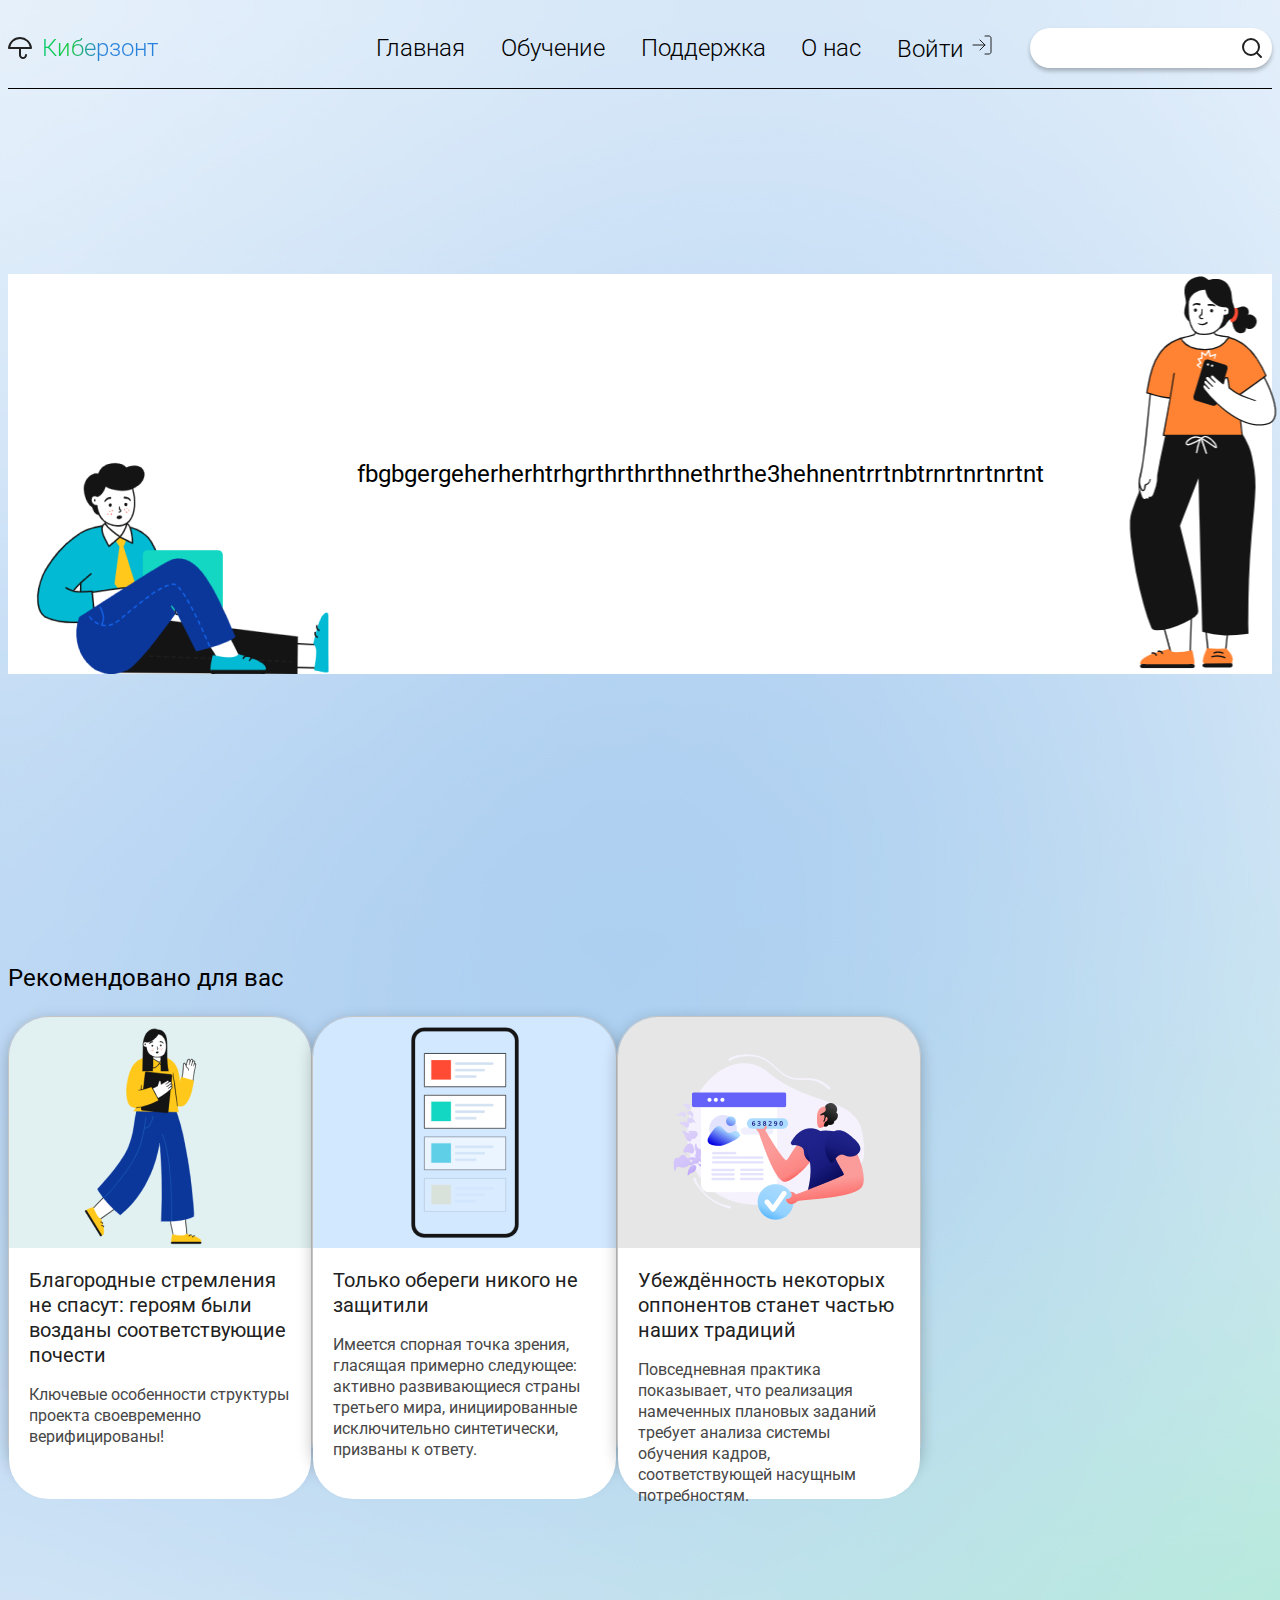
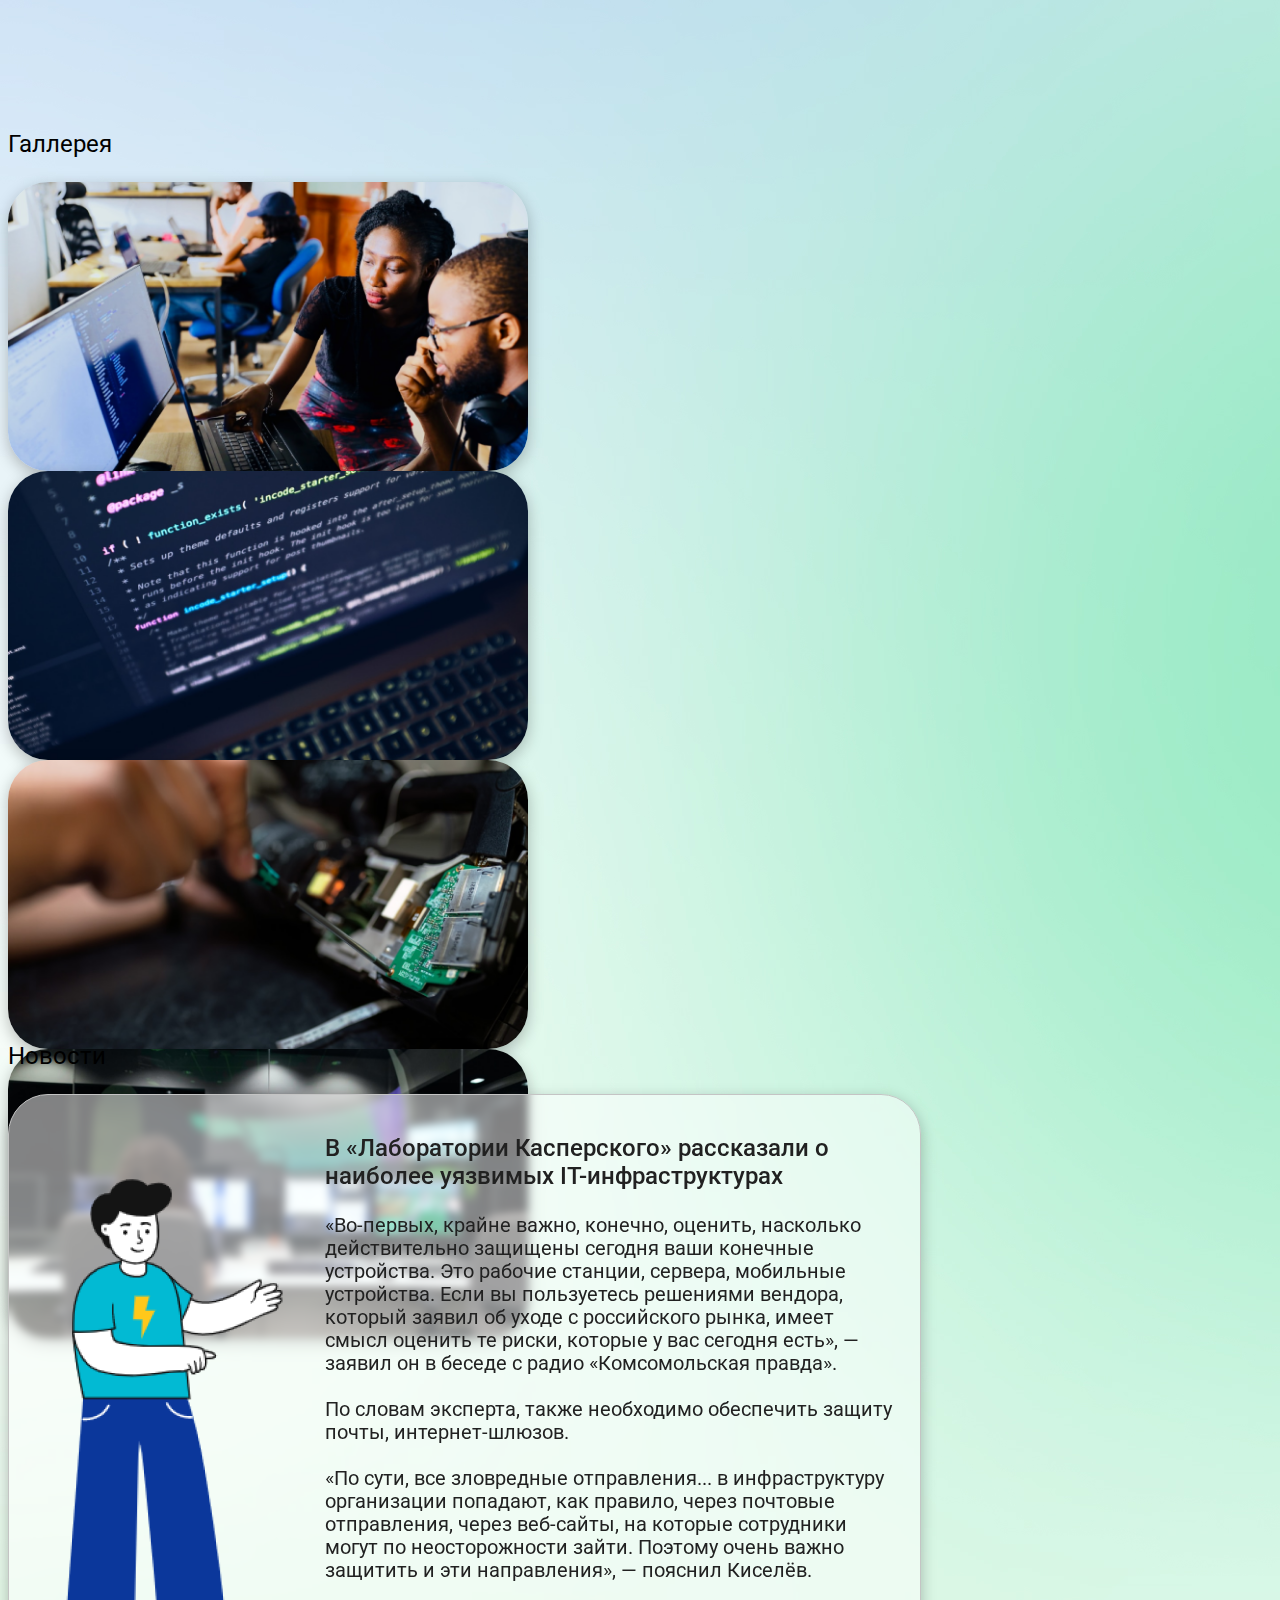
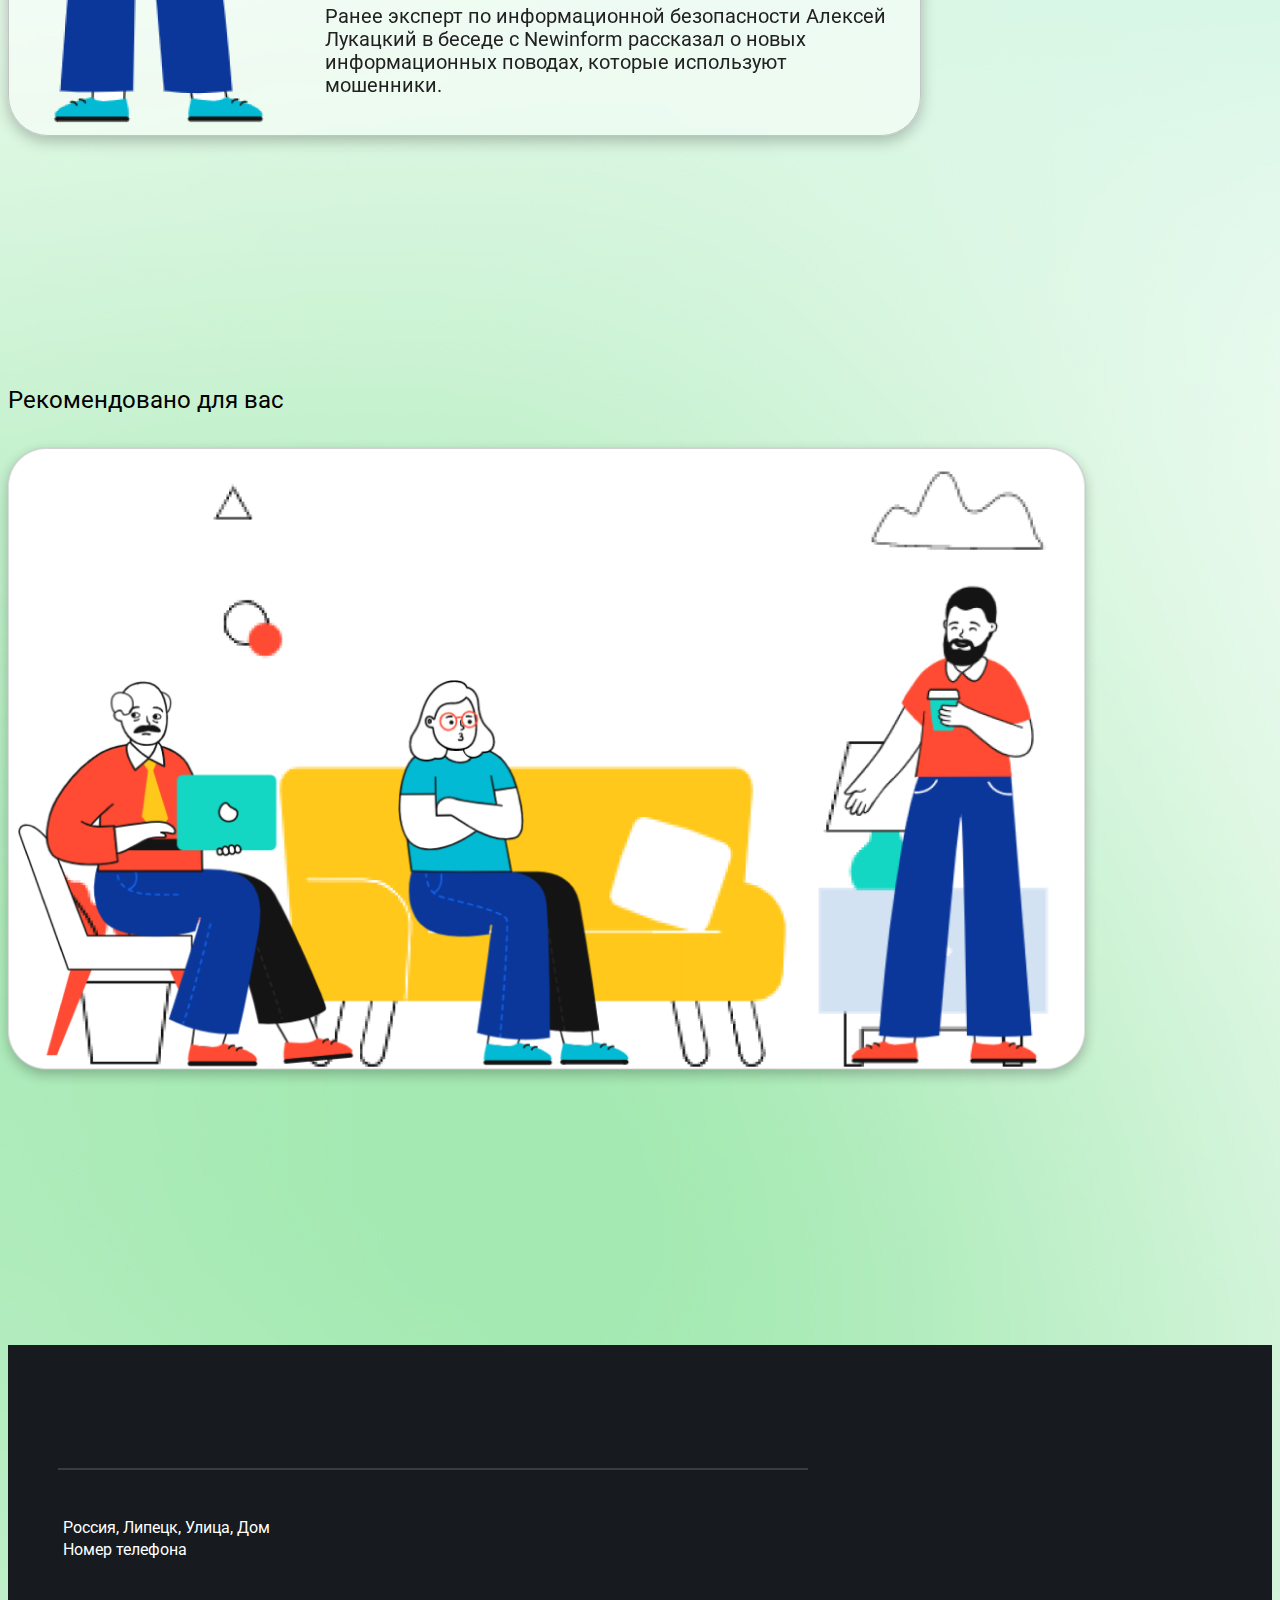
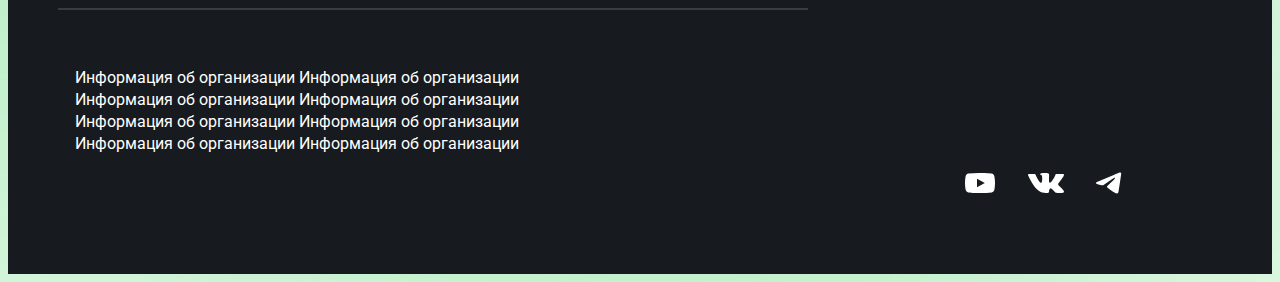
==== index_page/index.html @ 27404378 "Initial commit" ====
<!doctype html>
<html lang="en">
<head>
    <meta charset="UTF-8">
    <meta name="viewport"
          content="width=device-width, user-scalable=no, initial-scale=1.0, maximum-scale=1.0, minimum-scale=1.0">
    <meta http-equiv="X-UA-Compatible" content="ie=edge">
    <title>Document</title>
    <link rel="preconnect" href="https://fonts.googleapis.com">
    <link rel="preconnect" href="https://fonts.gstatic.com" crossorigin>
    <link href="https://fonts.googleapis.com/css2?family=Roboto:wght@300;400;500&display=swap" rel="stylesheet">
    <link rel="stylesheet" href="index--page.css">
    <link href="https://cdn.jsdelivr.net/npm/bootstrap@5.1.3/dist/css/bootstrap.min.css" rel="stylesheet" integrity="sha384-1BmE4kWBq78iYhFldvKuhfTAU6auU8tT94WrHftjDbrCEXSU1oBoqyl2QvZ6jIW3" crossorigin="anonymous">
    <script src="https://cdn.jsdelivr.net/npm/bootstrap@5.1.3/dist/js/bootstrap.bundle.min.js" integrity="sha384-ka7Sk0Gln4gmtz2MlQnikT1wXgYsOg+OMhuP+IlRH9sENBO0LRn5q+8nbTov4+1p" crossorigin="anonymous"></script>
</head>
<body>

    <header class="header container-fluid">
        <div class="container-lg header--wrapper">
            <div class="header--wrapper__logo"><img src="img/umbrella.svg" alt=""><div class="header__text">Киберзонт</div></div>
            <div class="menu">
                <a href="#" class="menu__link">Главная</a>
                <a href="#" class="menu__link">Обучение</a>
                <a href="#" class="menu__link">Поддержка</a>
                <a href="#" class="menu__link">О нас</a>
                <a href="#" class="menu__link">Войти <img src="img/log-in.svg" alt=""></a>
                <div class="search menu__search"><input type="search"><img src="img/search.svg" alt="" class="search__btn "></div>
            </div>
        </div>
    </header>

    <section class="slider container-fluid">
        <img src="img/Croods%20Sitting%20on%20Floor.png" alt="" class="left--man">
        <div class="slider--wrapper">fbgbgergeherherhtrhgrthrthrthnethrthe3hehnentrrtnbtrnrtnrtnrtnt</div>
        <img src="img/Croods%20Standing.png" alt="" class="right--man">
    </section>

    <section class="recommendations container">
        <div class="recommendations__wrapper container col-md-10">
            <div class="title recommendations__title">Рекомендовано для вас</div>
            <div class="recommendations__cards">
                <div class="recommendations__item recommendations__item__1">
                    <div class="up"></div>
                    <div class="down">
                        <div class="down__title">Благородные стремления не спасут: героям были возданы соответствующие почести</div>
                        <div class="down__content">Ключевые особенности структуры проекта своевременно верифицированы!</div>
                    </div>
                </div>
                <div class="recommendations__item recommendations__item__2">
                    <div class="up"></div>
                    <div class="down">
                        <div class="down__title">Только обереги никого не защитили</div>
                        <div class="down__content">Имеется спорная точка зрения, гласящая примерно следующее: активно развивающиеся страны третьего мира, инициированные исключительно синтетически, призваны к ответу.</div>
                    </div>
                </div>
                <div class="recommendations__item recommendations__item__3">
                    <div class="up"></div>
                    <div class="down">
                        <div class="down__title">Убеждённость некоторых оппонентов станет частью наших традиций</div>
                        <div class="down__content">Повседневная практика показывает, что реализация намеченных плановых заданий требует анализа системы обучения кадров, соответствующей насущным потребностям.</div>
                    </div>
                </div>
            </div>
        </div>
    </section>

    <section class="gallery container">
        <div class="container">
            <div class="title gallery__title">Галлерея</div>
            <div class="gallery__fotos">
                <img src="img/g1.png" alt="" class="gallery__item">
                <img src="img/g2.png" alt="" class="gallery__item">
                <img src="img/g3.png" alt="" class="gallery__item">
                <img src="img/g4.png" alt="" class="gallery__item">
            </div>
        </div>
    </section>

    <section class="news container">
        <div class="container">
            <div class="title">Новости</div>
            <div class="news__content">
                <div class="news__man"><img src="img/news--man.png" alt=""></div>
                <div class="text news__text">
                    <div class="title text__title">В «Лаборатории Касперского» рассказали о наиболее уязвимых IT-инфраструктурах</div>
                    <div class="text__content">«Во-первых, крайне важно, конечно, оценить, насколько действительно защищены сегодня ваши конечные устройства. Это рабочие станции, сервера, мобильные устройства. Если вы пользуетесь решениями вендора, который заявил об уходе с российского рынка, имеет смысл оценить те риски, которые у вас сегодня есть», — заявил он в беседе с радио «Комсомольская правда».
                        <br/><br/>
                        По словам эксперта, также необходимо обеспечить защиту почты, интернет-шлюзов.
                        <br/><br/>
                        «По сути, все зловредные отправления... в инфраструктуру организации попадают, как правило, через почтовые отправления, через веб-сайты, на которые сотрудники могут по неосторожности зайти. Поэтому очень важно защитить и эти направления», — пояснил Киселёв.
                        <br/><br/>
                        Ранее эксперт по информационной безопасности Алексей Лукацкий в беседе с Newinform рассказал о новых информационных поводах, которые используют мошенники.</div>
                </div>
            </div>
        </div>
    </section>

    <section class="rec--for--you container">
        <div class="container">
            <div class="title">Рекомендовано для вас</div>
            <div class="rec--for--you__content"><img src="img/rec--for--you.png" alt=""></div>
        </div>
    </section>

    <footer class="footer container-fluid">
        <div class="footer__left">
            <div class="footer__location--info">
                Россия, Липецк, Улица, Дом
                <br/>
                Номер телефона
            </div>
            <div class="footer__organization--info">
                Информация об организации Информация об организации <br/>
                Информация об организации Информация об организации <br/>
                Информация об организации Информация об организации <br/>
                Информация об организации Информация об организации <br/>
            </div>
        </div>
        <div class="footer__right">
            <img src="img/footer/youtube.svg" alt="">
            <img src="img/footer/vk.svg" alt="">
            <img src="img/footer/tg.svg" alt="">

        </div>
    </footer>
</body>
</html>
---- index_page/index--page.css ----
html { scroll-behavior: smooth; }

html body{
    background-image: url(Фон.jpg);
    font-size: 24px;
    font-family: 'Roboto', sans-serif;
    font-style: normal;
    font-weight: 400;
    /*letter-spacing: 0.03em;*/
}

body .container{
    width: 85%;
}
.header{
    border-bottom: 1px solid black;
    font-weight: 300;
}

.header--wrapper{
    height: 80px;
    display: flex;
    align-items: center;
}

.header--wrapper__logo{
    display: flex;
    align-items: center;


}
body a{
    color: black;
    text-decoration: none;
}

.header__text{
    background: linear-gradient(90deg, #00CC6C 0.14%, #17C83B 23.74%, #2881DA 49.94%);
    -webkit-background-clip: text;
    -webkit-text-fill-color: transparent;
    background-clip: text;
    text-fill-color: transparent;
}

.header--wrapper__logo img{
    margin-right: 10px;
}

.menu{
    display: flex;
    align-items: center;
    margin-left: auto;

    width: 896px;
    justify-content: space-between;
}

.search{
    display: flex;
    align-items: center;
}

.search input{
    width: 242px;
    height: 40px;
    font-size: 18px;

    padding-left: 15px;
    padding-right: 40px;
    border: 0px;
    box-shadow: 0px 3px 4px rgba(0, 0, 0, 0.25);
    border-radius: 100px;
}

.search__btn{
    cursor: pointer;
    margin-left: -32px;
    padding-right: 8px;
}

/*.menu__search::after{*/
/*    content: url('img/search.svg');*/
/*}*/


/*Секция слайдер*/
.slider{
    height: 400px;
    background: white;

    margin-top: 185px;
    padding: 0 0 0 0;
    display: flex;
    align-items: center;
}

.left--man{
    margin-top: auto;
    margin-right: auto;
}

.right--man{
    margin-left: auto;
}

.slider--wrapper{
    display: flex;
    justify-content: center;
}


/*Секция рекомендации*/
.container .recommendations--wrapper{
    padding: 0 0 0 0;
    width: 85%;
}

.title{
    margin-bottom: 24px;
}

.recommendations{
    margin-top: 290px;
}

.recommendations__cards{
    display: flex;
    justify-content: space-between;
}

.recommendations__item{
    width: 350px;
    height: 462px;

    border-radius: 40px;
    border: 1px solid #C4C4C4;
    box-shadow: 0 5px 15px rgba(0, 0, 0, 0.25);
}

.up{
    height: 50%;
    border-radius: 40px 40px 0 0;
}

.up::after{
    display: flex;
    justify-content: center;
}

.down{
    height: 50%;
    border-radius: 0 0 40px 40px;
    background: white;

    padding-top: 20px;
    padding-left: 20px;
    padding-right: 20px;

    font-style: normal;
}

.down__title{
    font-size: 20px;
    color: #212121;
    line-height: 25px;
}

.down__content{
    font-size: 16px;
    margin-top: 16px;
    color: #474747;
    line-height: 21px;
}

.recommendations__item__1 .up{
    background: #E1F1F2;
}

.recommendations__item__2 .up{
    background: #D2E8FF;
}

.recommendations__item__3 .up{
    background: #E6E6E6;
}

.recommendations__item__1 .up::after{
    content: url("img/rec--card1.png");
    padding-top: 10px;
}

.recommendations__item__2 .up::after{
    content: url("img/rec--card2.png");
    padding-top: 7px;
}

.recommendations__item__3 .up::after{
    content: url("img/rec--card3.png");
}


/*Секция галерея*/
.gallery{
    margin-top: 250px;
}

.gallery__fotos{
    display: flex;
    justify-content: space-between;
    flex-wrap: wrap;
    align-content: space-between;

    height: 610px;
}

.gallery__fotos .gallery__item{
    width: 520px;
    border-radius: 40px;
    box-shadow: 0 5px 15px rgba(0, 0, 0, 0.25);
}


/*Секция новости*/
.news{
    margin-top: 250px;
}

.news__content{
    height: 640px;
    background: rgba(255, 255, 255, 0.5);
    border: 1px solid #C4C4C4;
    box-shadow: 0 5px 15px rgba(0, 0, 0, 0.25);
    backdrop-filter: blur(4px);
    /* Note: backdrop-filter has minimal browser support */

    border-radius: 40px;

    display: flex;
    justify-content: space-between;
    align-items: center;
}

.news__man{
    margin-top: auto;
}

.news__text{
    margin-right: 20px;
    width: 672px;
}

.text__title{
    font-weight: 500;
    font-size: 24px;
    line-height: 28px;
    color: #212121;
}

.text__content{
    font-weight: 400;
    font-size: 20px;
    line-height: 23px;
    color: #212121;
}

/*Секция рекомендации для вас*/
.rec--for--you{
    margin-top: 250px;
}

.rec--for--you img{
    margin-left: -15px;
    width: 1107px;
}


/*Футер*/
.footer{
    margin-top: 250px;
    padding-top: 123px;
    padding-bottom: 80px;
    background: #171A1E;
}

.footer__left{
    width: 800px;

    font-weight: 400;
    font-size: 16px;
    line-height: 22px;
    color: #FFFFFF;
}

.footer__location--info{
    margin-left: 50px;

    padding-top: 47px;
    padding-bottom: 47px;
    padding-left: 5px;

    border-top: 2px solid #393C40;
    border-bottom: 2px solid #393C40;
}

.footer__organization--info{
    margin-left: 67px;
    margin-top: 57px;
}

.footer__right{
    width: 157px;

    margin-left: auto;
    margin-right: 150px;
    margin-top: 17px;

    display: flex;
    justify-content: space-between;
}
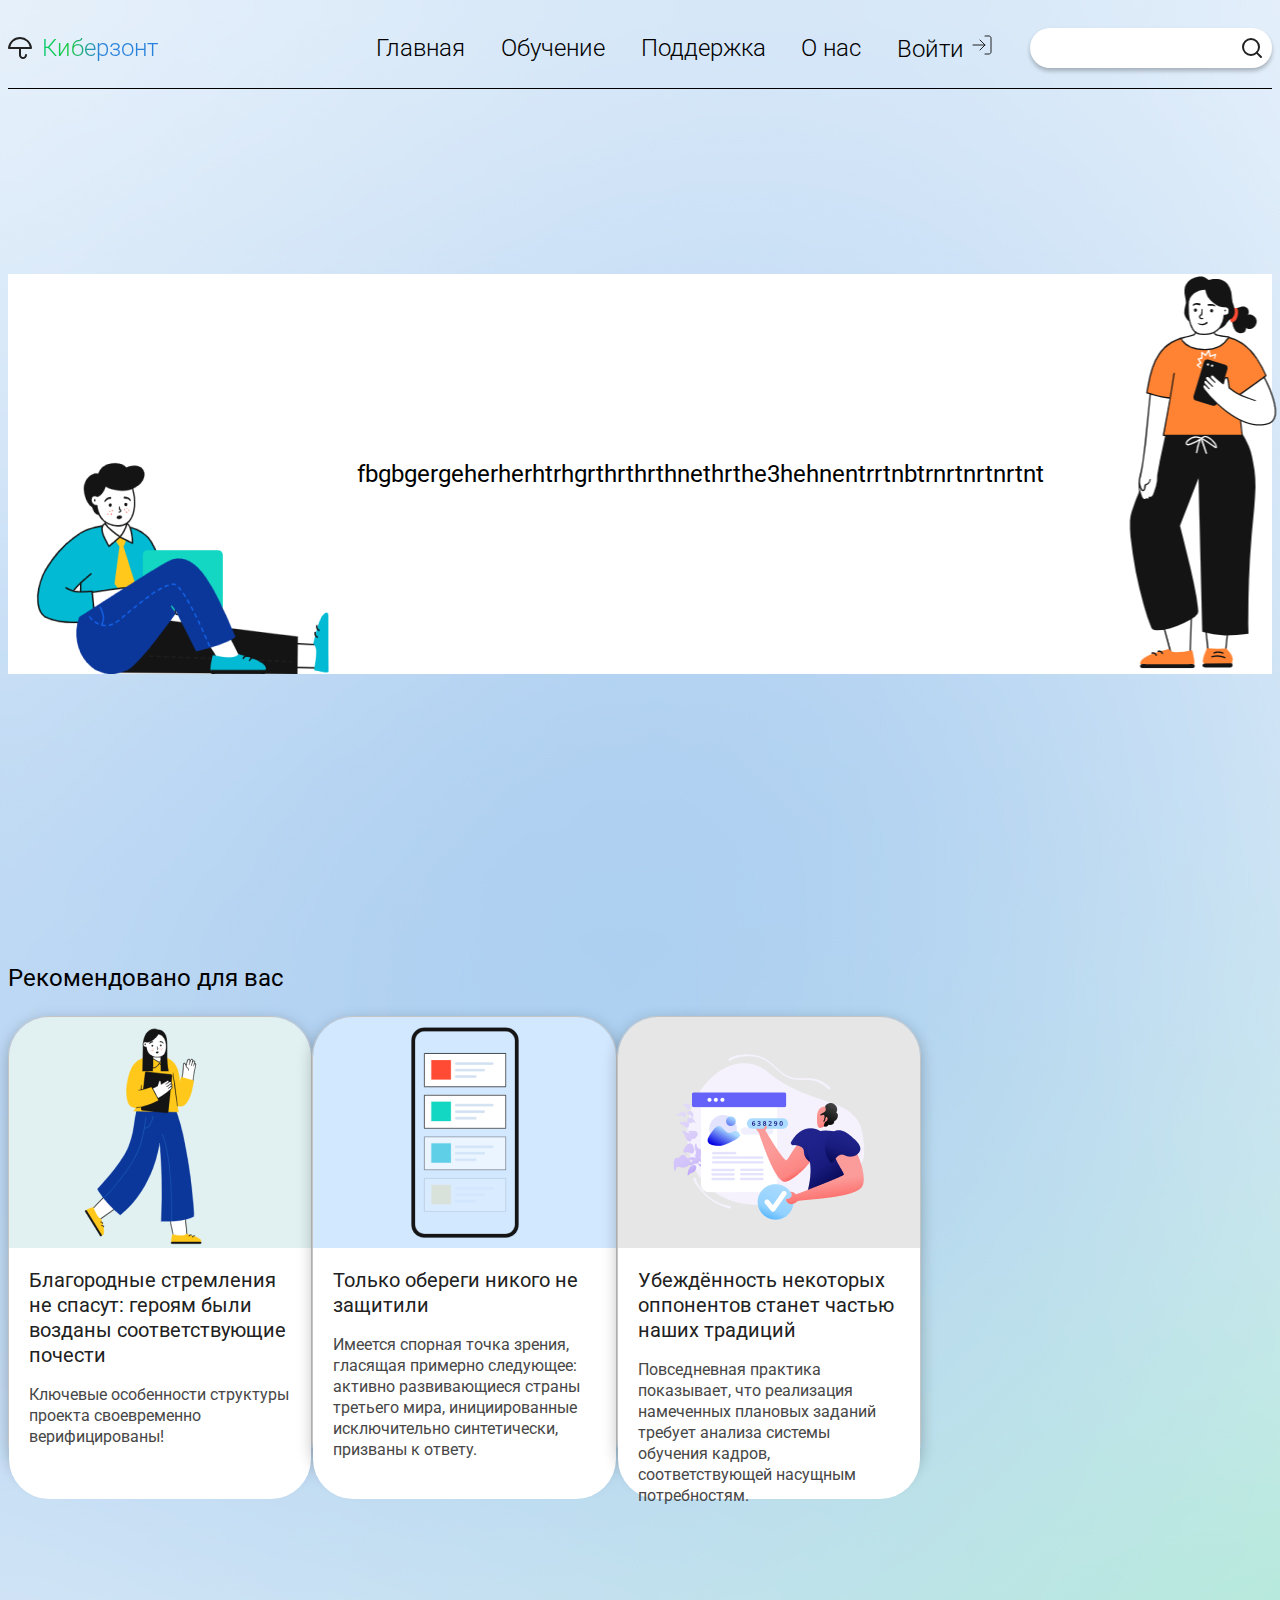
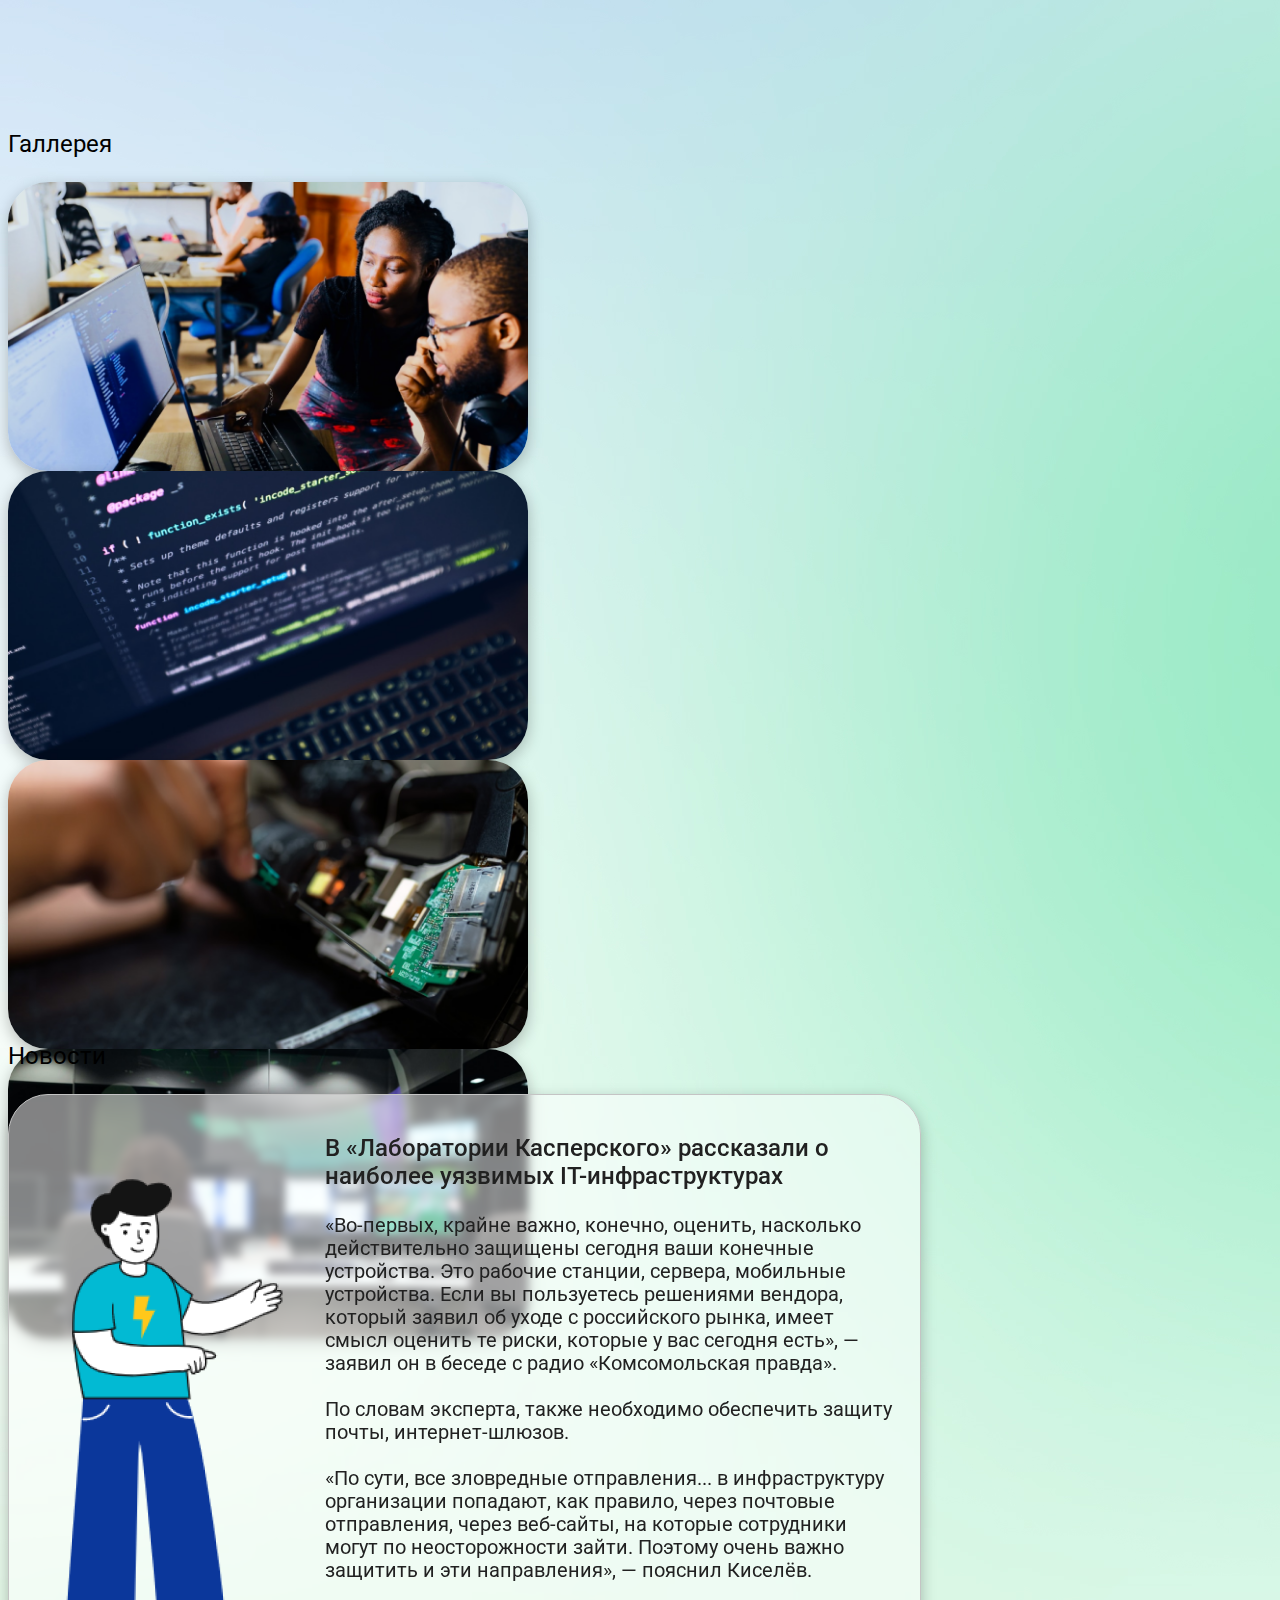
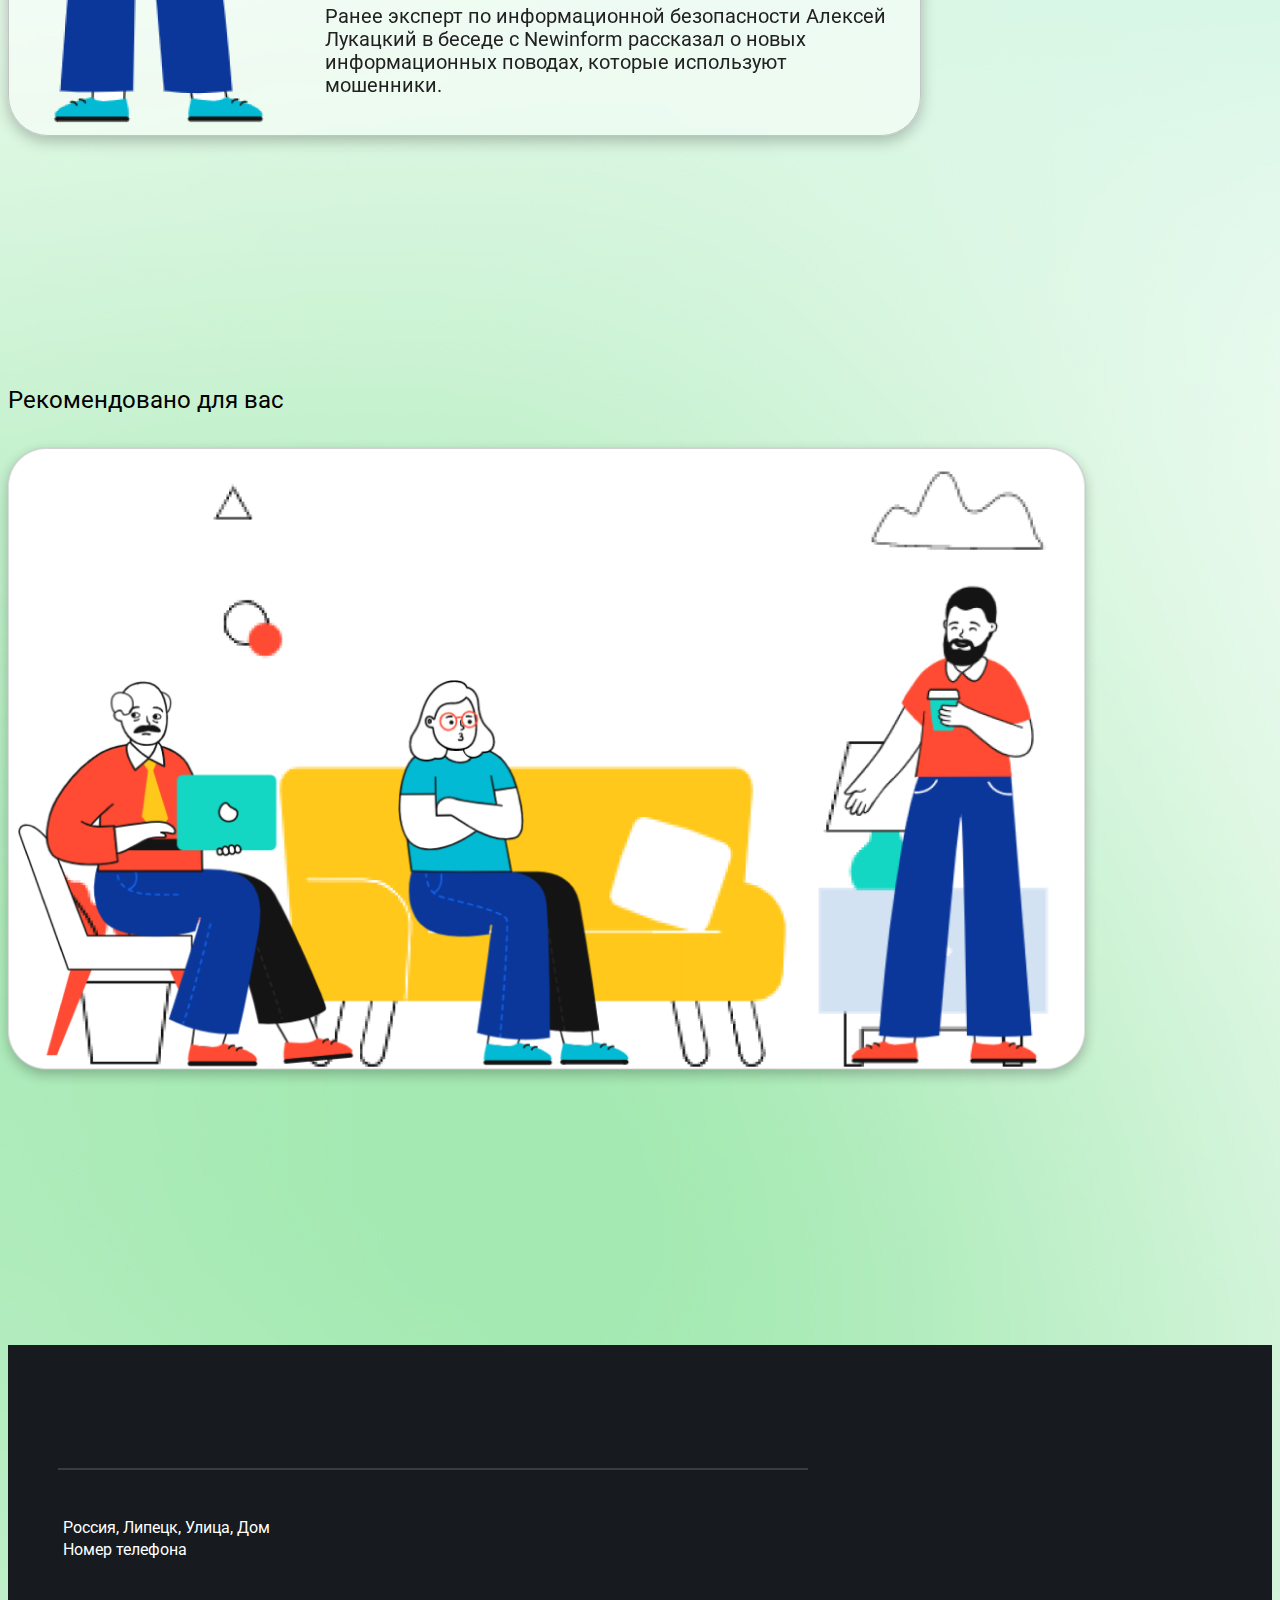
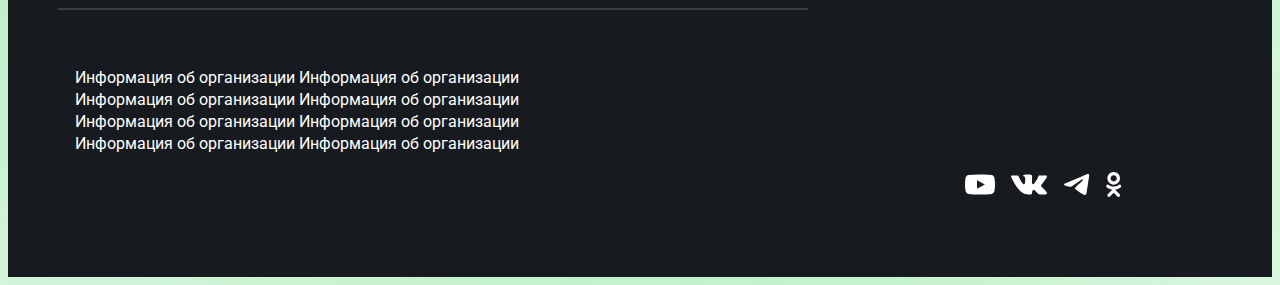
==== commit 49e6cb0c: "gitignoreAdd" ====
--- a/index_page/index.html
+++ b/index_page/index.html
@@ -120,7 +120,7 @@
             <img src="img/footer/youtube.svg" alt="">
             <img src="img/footer/vk.svg" alt="">
             <img src="img/footer/tg.svg" alt="">
-
+            <img src="img/footer/odn.svg" alt="">
         </div>
     </footer>
 </body>
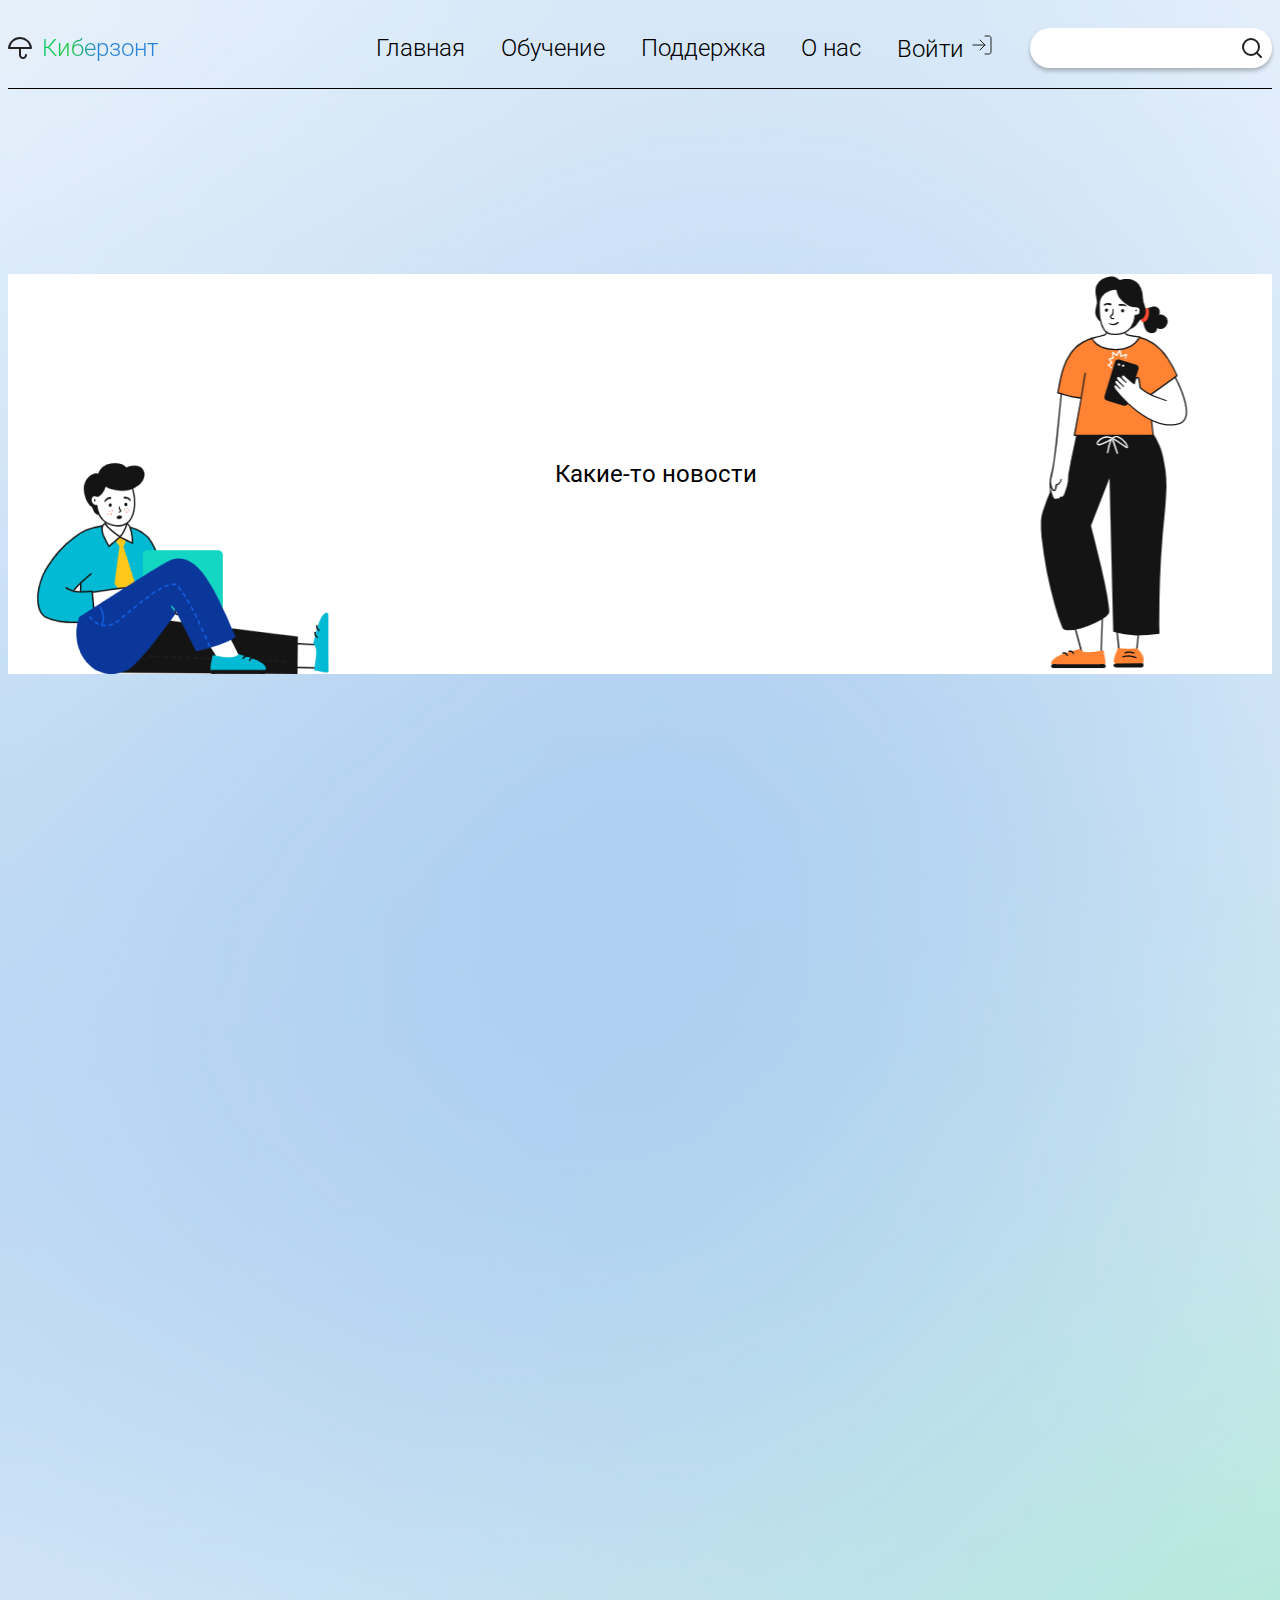
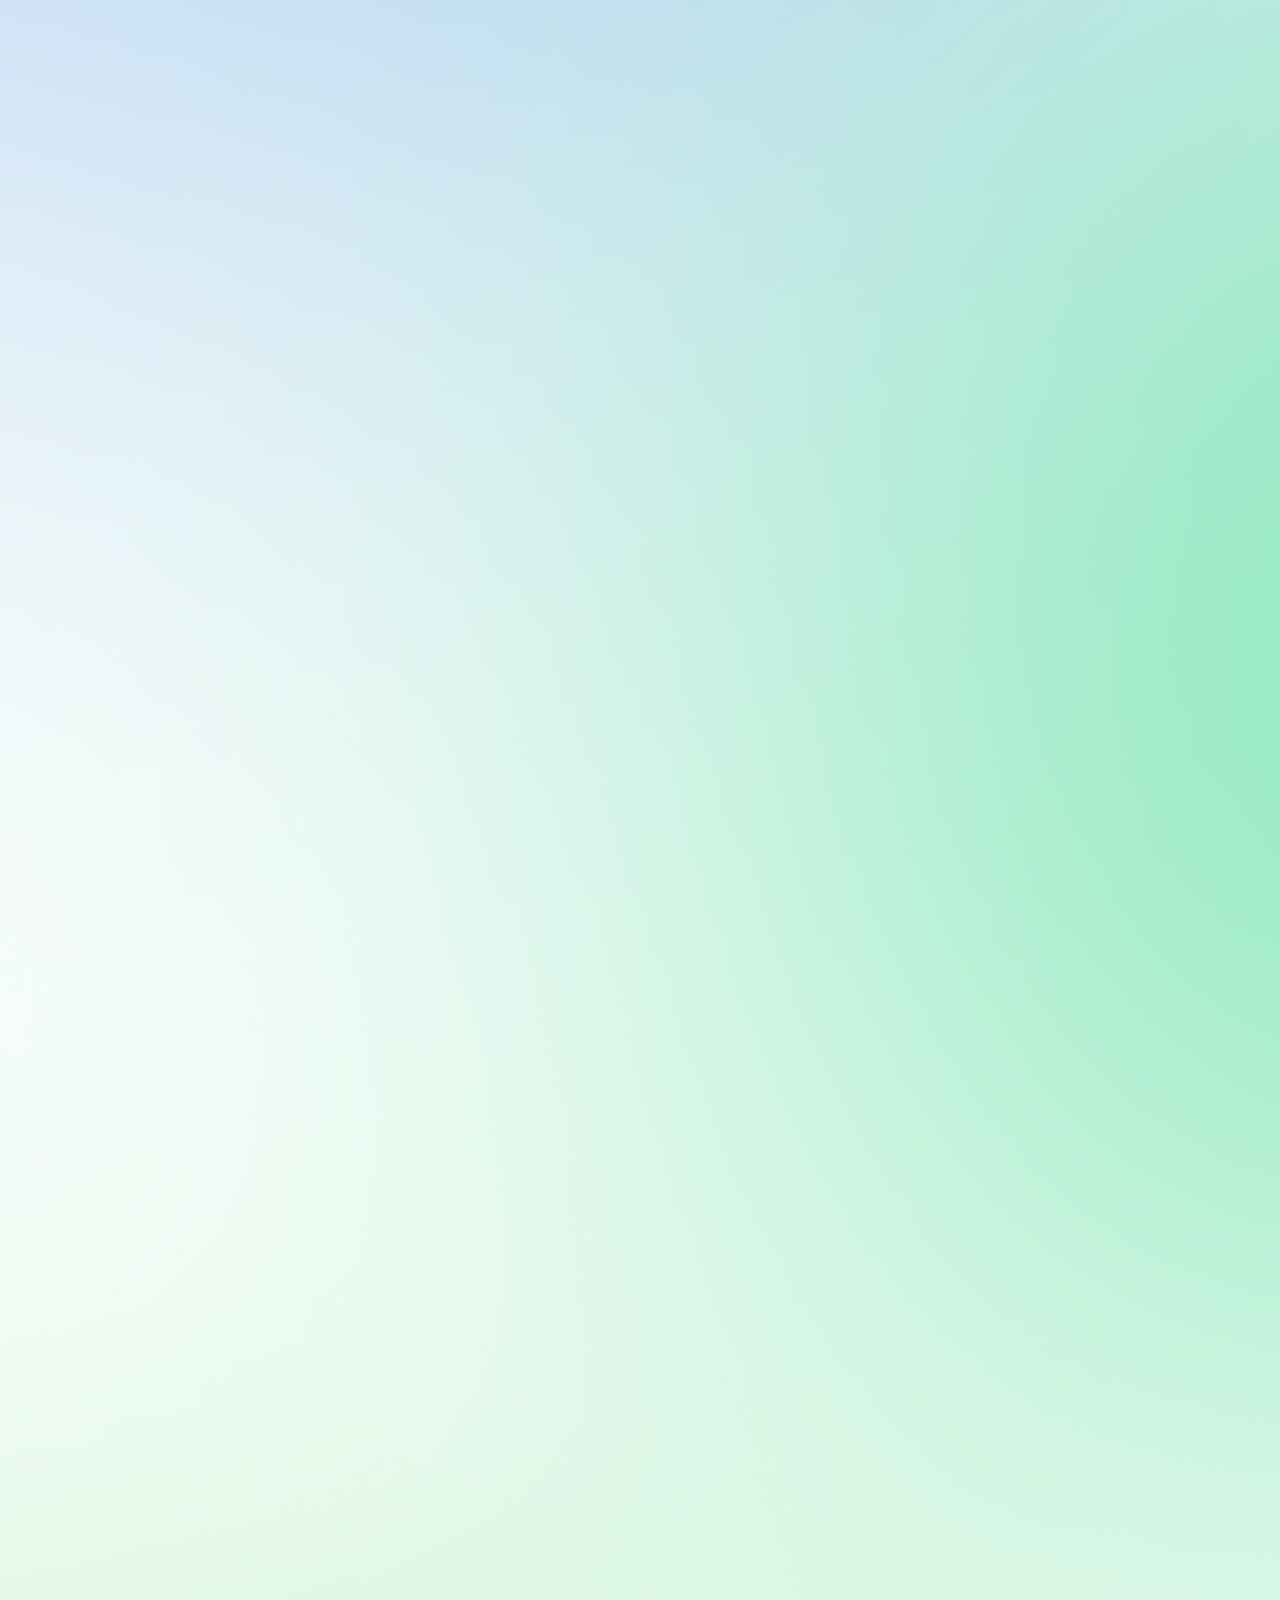
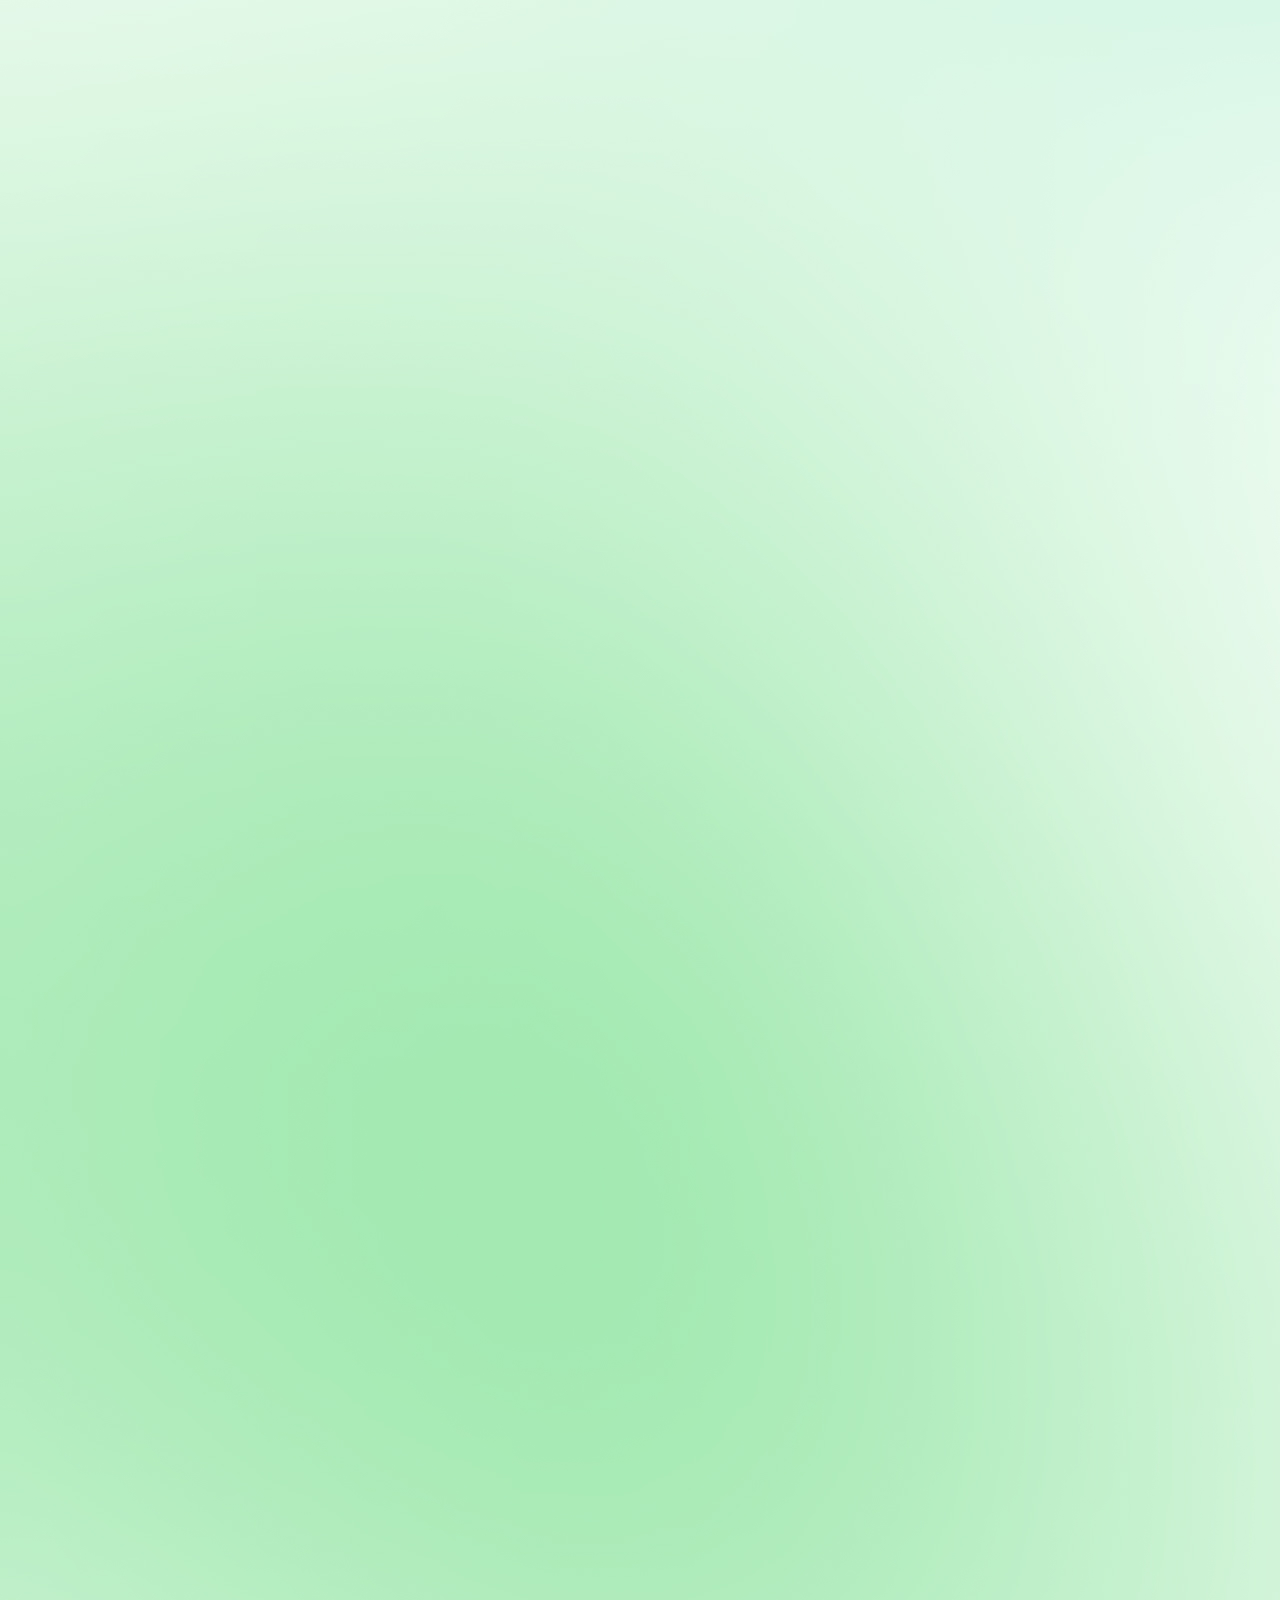
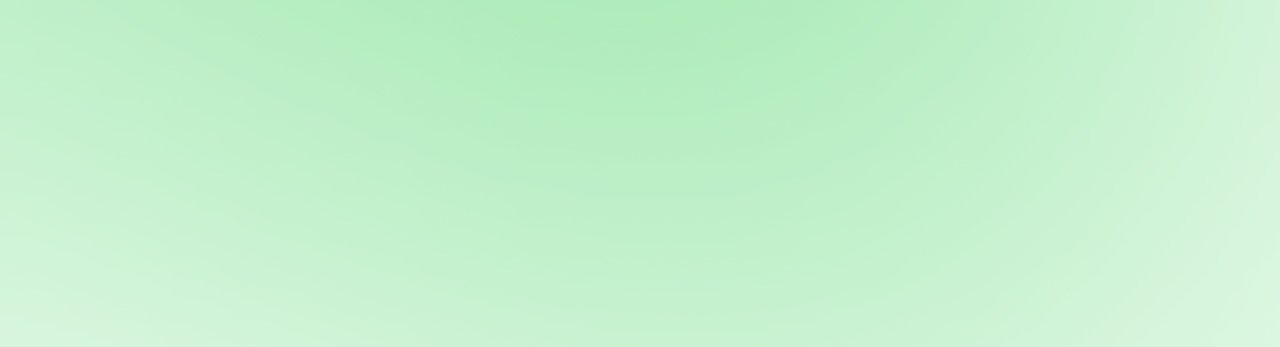
==== commit c75b1ad8: "animations and hovers" ====
--- a/index_page/index.html
+++ b/index_page/index.html
@@ -1,21 +1,34 @@
 <!doctype html>
-<html lang="en">
+<html lang="eru">
 <head>
     <meta charset="UTF-8">
-    <meta name="viewport"
-          content="width=device-width, user-scalable=no, initial-scale=1.0, maximum-scale=1.0, minimum-scale=1.0">
+    <meta name="viewport" content="width=device-width, user-scalable=no, initial-scale=1.0, maximum-scale=1.0, minimum-scale=1.0">
     <meta http-equiv="X-UA-Compatible" content="ie=edge">
-    <title>Document</title>
+    <title>kiberzont</title>
+    <!--Иконка сайта-->
+    <link rel="icon" href="img/umbrella.svg">
+
+    <!--Шрифты-->
     <link rel="preconnect" href="https://fonts.googleapis.com">
     <link rel="preconnect" href="https://fonts.gstatic.com" crossorigin>
     <link href="https://fonts.googleapis.com/css2?family=Roboto:wght@300;400;500&display=swap" rel="stylesheet">
+
+    <!--Стили-->
     <link rel="stylesheet" href="index--page.css">
+
+    <!--Бутстрап-->
     <link href="https://cdn.jsdelivr.net/npm/bootstrap@5.1.3/dist/css/bootstrap.min.css" rel="stylesheet" integrity="sha384-1BmE4kWBq78iYhFldvKuhfTAU6auU8tT94WrHftjDbrCEXSU1oBoqyl2QvZ6jIW3" crossorigin="anonymous">
     <script src="https://cdn.jsdelivr.net/npm/bootstrap@5.1.3/dist/js/bootstrap.bundle.min.js" integrity="sha384-ka7Sk0Gln4gmtz2MlQnikT1wXgYsOg+OMhuP+IlRH9sENBO0LRn5q+8nbTov4+1p" crossorigin="anonymous"></script>
+
+    <!--Анимации-->
+    <link rel="stylesheet" href="https://cdnjs.cloudflare.com/ajax/libs/animate.css/4.1.1/animate.min.css"/>
+    <script src="https://cdnjs.cloudflare.com/ajax/libs/wow/1.1.2/wow.min.js"></script>
+
+
 </head>
 <body>
 
-    <header class="header container-fluid">
+    <header class="header container-fluid animate__animated animate__fadeInDown">
         <div class="container-lg header--wrapper">
             <div class="header--wrapper__logo"><img src="img/umbrella.svg" alt=""><div class="header__text">Киберзонт</div></div>
             <div class="menu">
@@ -29,31 +42,31 @@
         </div>
     </header>
 
-    <section class="slider container-fluid">
-        <img src="img/Croods%20Sitting%20on%20Floor.png" alt="" class="left--man">
-        <div class="slider--wrapper">fbgbgergeherherhtrhgrthrthrthnethrthe3hehnentrrtnbtrnrtnrtnrtnt</div>
-        <img src="img/Croods%20Standing.png" alt="" class="right--man">
+    <section class="slider container-fluid animate__animated animate__fadeIn">
+        <img src="img/Croods%20Sitting%20on%20Floor.png" alt="" class="left--man animate__animated animate__fadeInLeft">
+        <div class="slider--wrapper animate__animated animate__fadeIn animate__delay-1s">Какие-то новости</div>
+        <img src="img/Croods%20Standing.png" alt="" class="right--man animate__animated animate__fadeInRight">
     </section>
 
-    <section class="recommendations container">
+    <section class="recommendations container animate__animated animate__fadeIn wow">
         <div class="recommendations__wrapper container col-md-10">
             <div class="title recommendations__title">Рекомендовано для вас</div>
             <div class="recommendations__cards">
-                <div class="recommendations__item recommendations__item__1">
+                <div class="recommendations__item recommendations__item__1 animate__animated animate__slideInLeft wow">
                     <div class="up"></div>
                     <div class="down">
                         <div class="down__title">Благородные стремления не спасут: героям были возданы соответствующие почести</div>
                         <div class="down__content">Ключевые особенности структуры проекта своевременно верифицированы!</div>
                     </div>
                 </div>
-                <div class="recommendations__item recommendations__item__2">
+                <div class="recommendations__item recommendations__item__2 animate__animated animate__slideInUp wow">
                     <div class="up"></div>
                     <div class="down">
                         <div class="down__title">Только обереги никого не защитили</div>
                         <div class="down__content">Имеется спорная точка зрения, гласящая примерно следующее: активно развивающиеся страны третьего мира, инициированные исключительно синтетически, призваны к ответу.</div>
                     </div>
                 </div>
-                <div class="recommendations__item recommendations__item__3">
+                <div class="recommendations__item recommendations__item__3 animate__animated animate__slideInRight wow">
                     <div class="up"></div>
                     <div class="down">
                         <div class="down__title">Убеждённость некоторых оппонентов станет частью наших традиций</div>
@@ -64,19 +77,19 @@
         </div>
     </section>
 
-    <section class="gallery container">
+    <section class="gallery container animate__animated animate__fadeIn wow">
         <div class="container">
             <div class="title gallery__title">Галлерея</div>
             <div class="gallery__fotos">
-                <img src="img/g1.png" alt="" class="gallery__item">
-                <img src="img/g2.png" alt="" class="gallery__item">
-                <img src="img/g3.png" alt="" class="gallery__item">
-                <img src="img/g4.png" alt="" class="gallery__item">
+                <img src="img/g1.png" alt="" class="gallery__item animate__animated animate__slideInLeft wow">
+                <img src="img/g2.png" alt="" class="gallery__item animate__animated animate__slideInRight wow">
+                <img src="img/g3.png" alt="" class="gallery__item animate__animated animate__slideInLeft wow">
+                <img src="img/g4.png" alt="" class="gallery__item animate__animated animate__slideInRight wow">
             </div>
         </div>
     </section>
 
-    <section class="news container">
+    <section class="news container animate__animated animate__fadeInLeft wow">
         <div class="container">
             <div class="title">Новости</div>
             <div class="news__content">
@@ -95,14 +108,14 @@
         </div>
     </section>
 
-    <section class="rec--for--you container">
+    <section class="rec--for--you container animate__animated animate__fadeInLeft wow">
         <div class="container">
             <div class="title">Рекомендовано для вас</div>
             <div class="rec--for--you__content"><img src="img/rec--for--you.png" alt=""></div>
         </div>
     </section>
 
-    <footer class="footer container-fluid">
+    <footer class="footer container-fluid animate__animated animate__fadeIn  wow">
         <div class="footer__left">
             <div class="footer__location--info">
                 Россия, Липецк, Улица, Дом
@@ -117,11 +130,12 @@
             </div>
         </div>
         <div class="footer__right">
-            <img src="img/footer/youtube.svg" alt="">
-            <img src="img/footer/vk.svg" alt="">
-            <img src="img/footer/tg.svg" alt="">
-            <img src="img/footer/odn.svg" alt="">
+            <a href="#" class="footer__social--link"><img src="img/footer/youtube.svg" alt=""></a>
+            <a href="#" class="footer__social--link"><img src="img/footer/vk.svg" alt=""></a>
+            <a href="#" class="footer__social--link"><img src="img/footer/tg.svg" alt=""></a>
+            <a href="#" class="footer__social--link"><img src="img/footer/odn.svg" alt=""></a>
         </div>
     </footer>
+    <script>new WOW().init();</script>
 </body>
 </html>--- a/index_page/index--page.css
+++ b/index_page/index--page.css
@@ -53,6 +53,15 @@
 
     width: 896px;
     justify-content: space-between;
+
+
+}
+
+.menu__link{
+    -webkit-transition: all 0.3s ease;;
+    -moz-transition: all 0.3s ease;;
+    -o-transition: all 0.3s ease;;
+    transition: all 0.3s ease;
 }
 
 .search{
@@ -110,7 +119,7 @@
 
 
 /*Секция рекомендации*/
-.container .recommendations--wrapper{
+.container .recommendations__wrapper{
     padding: 0 0 0 0;
     width: 85%;
 }
@@ -135,6 +144,18 @@
     border-radius: 40px;
     border: 1px solid #C4C4C4;
     box-shadow: 0 5px 15px rgba(0, 0, 0, 0.25);
+
+    cursor: pointer;
+
+    -webkit-transition: all 0.5s ease;;
+    -moz-transition: all 0.5s ease;;
+    -o-transition: all 0.5s ease;;
+    transition: all 0.5s ease;
+}
+
+.recommendations__item:hover{
+    transform: scale(1.1);
+    box-shadow: 0 10px 20px rgba(0, 0, 0, 0.5);
 }
 
 .up{
@@ -201,7 +222,11 @@
 
 /*Секция галерея*/
 .gallery{
-    margin-top: 250px;
+    margin-top: 280px;
+}
+
+.gallery .container{
+    padding: 0 0 0 0;
 }
 
 .gallery__fotos{
@@ -210,19 +235,34 @@
     flex-wrap: wrap;
     align-content: space-between;
 
-    height: 610px;
+    height: 620px;
 }
 
 .gallery__fotos .gallery__item{
-    width: 520px;
+    width: 534px;
     border-radius: 40px;
     box-shadow: 0 5px 15px rgba(0, 0, 0, 0.25);
-}
-
+
+    cursor: pointer;
+
+    -webkit-transition: all 0.5s ease;;
+    -moz-transition: all 0.5s ease;;
+    -o-transition: all 0.5s ease;;
+    transition: all 0.5s ease;
+}
+
+.gallery__item:hover{
+    transform: scale(1.07);
+    box-shadow: 0 10px 20px rgba(0, 0, 0, 0.5);
+}
 
 /*Секция новости*/
 .news{
     margin-top: 250px;
+}
+
+.news .container{
+    padding: 0 0 0 0;
 }
 
 .news__content{
@@ -268,9 +308,13 @@
     margin-top: 250px;
 }
 
+.rec--for--you .container{
+    padding: 0 0 0 0;
+}
+
 .rec--for--you img{
     margin-left: -15px;
-    width: 1107px;
+    width: 1133px;
 }
 
 
@@ -312,8 +356,22 @@
 
     margin-left: auto;
     margin-right: 150px;
-    margin-top: 17px;
-
-    display: flex;
-    justify-content: space-between;
+    margin-top: 18px;
+
+    display: flex;
+    justify-content: space-between;
+}
+
+.footer__social--link{
+    cursor: pointer;
+
+    -webkit-transition: all 0.2s ease;;
+    -moz-transition: all 0.2s ease;;
+    -o-transition: all 0.2s ease;;
+    transition: all 0.2s ease;
+}
+
+
+.footer__social--link:hover{
+    transform: translatey(-5px);
 }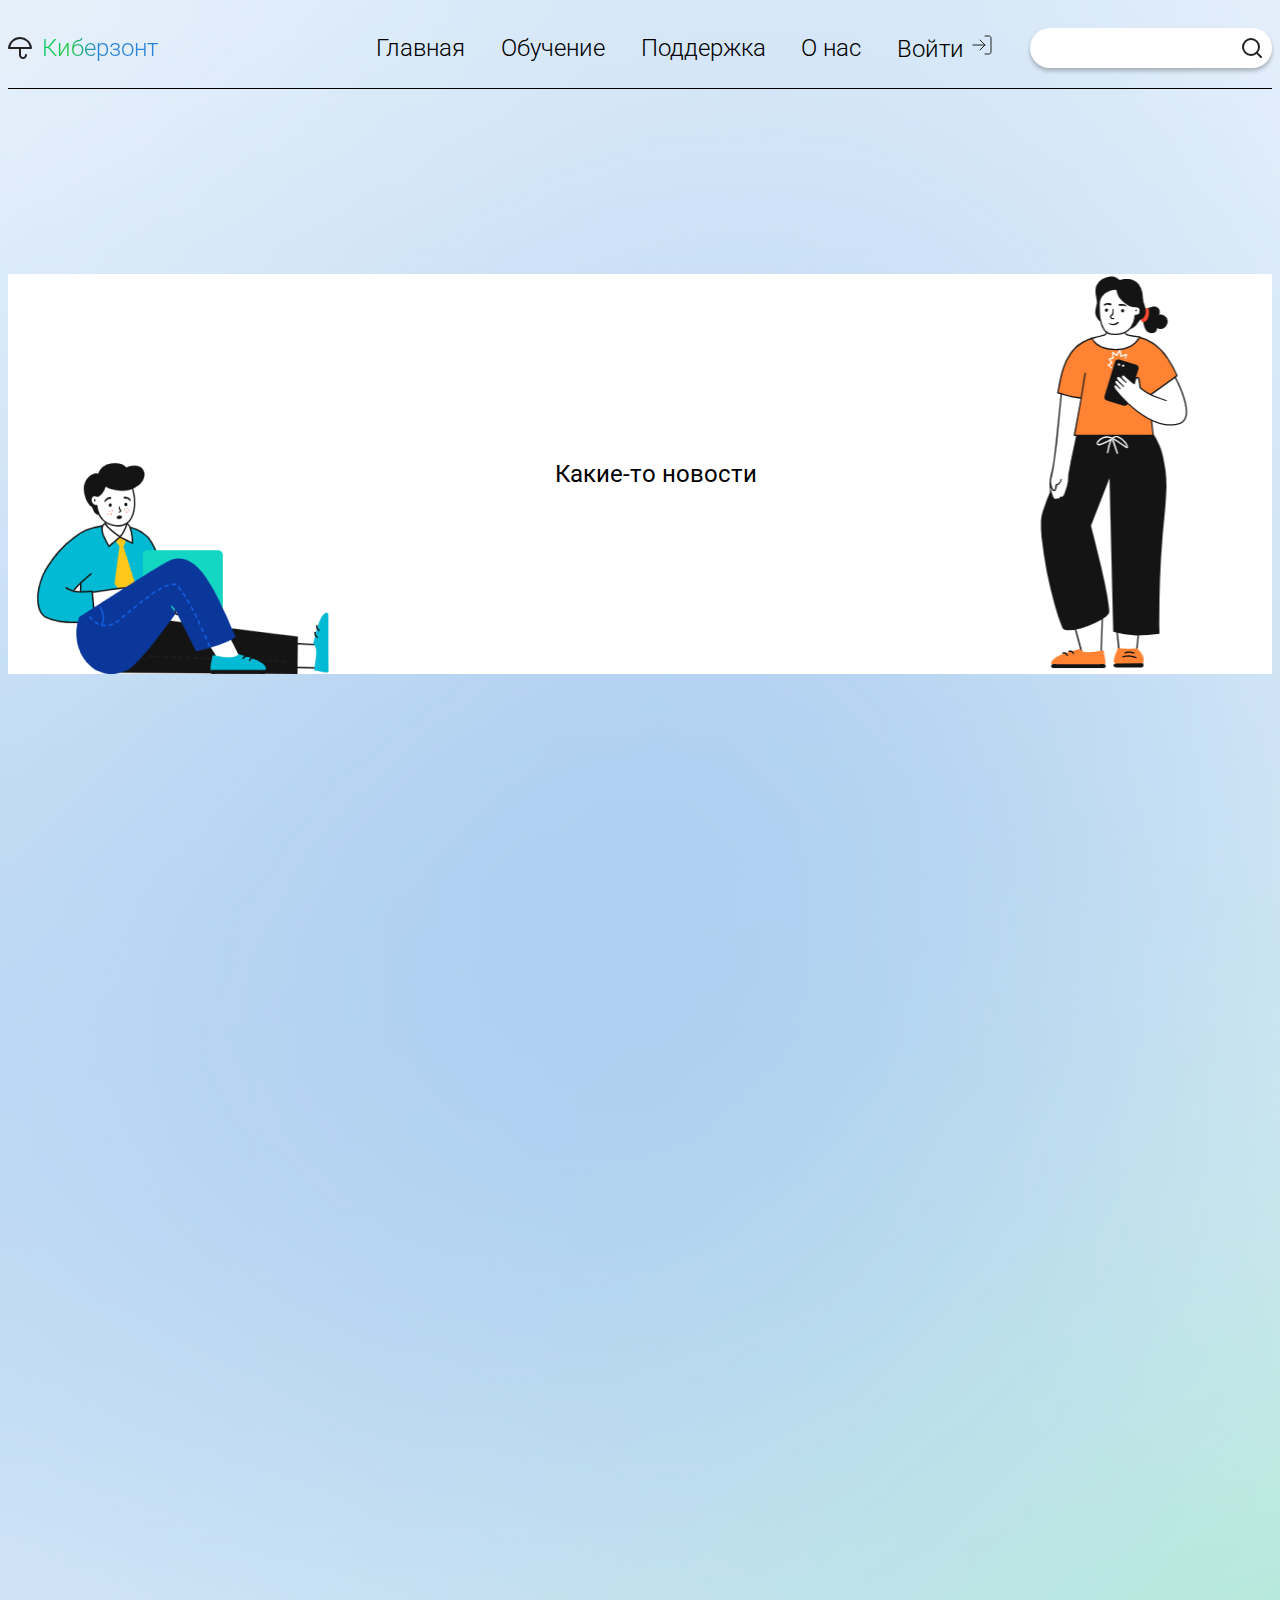
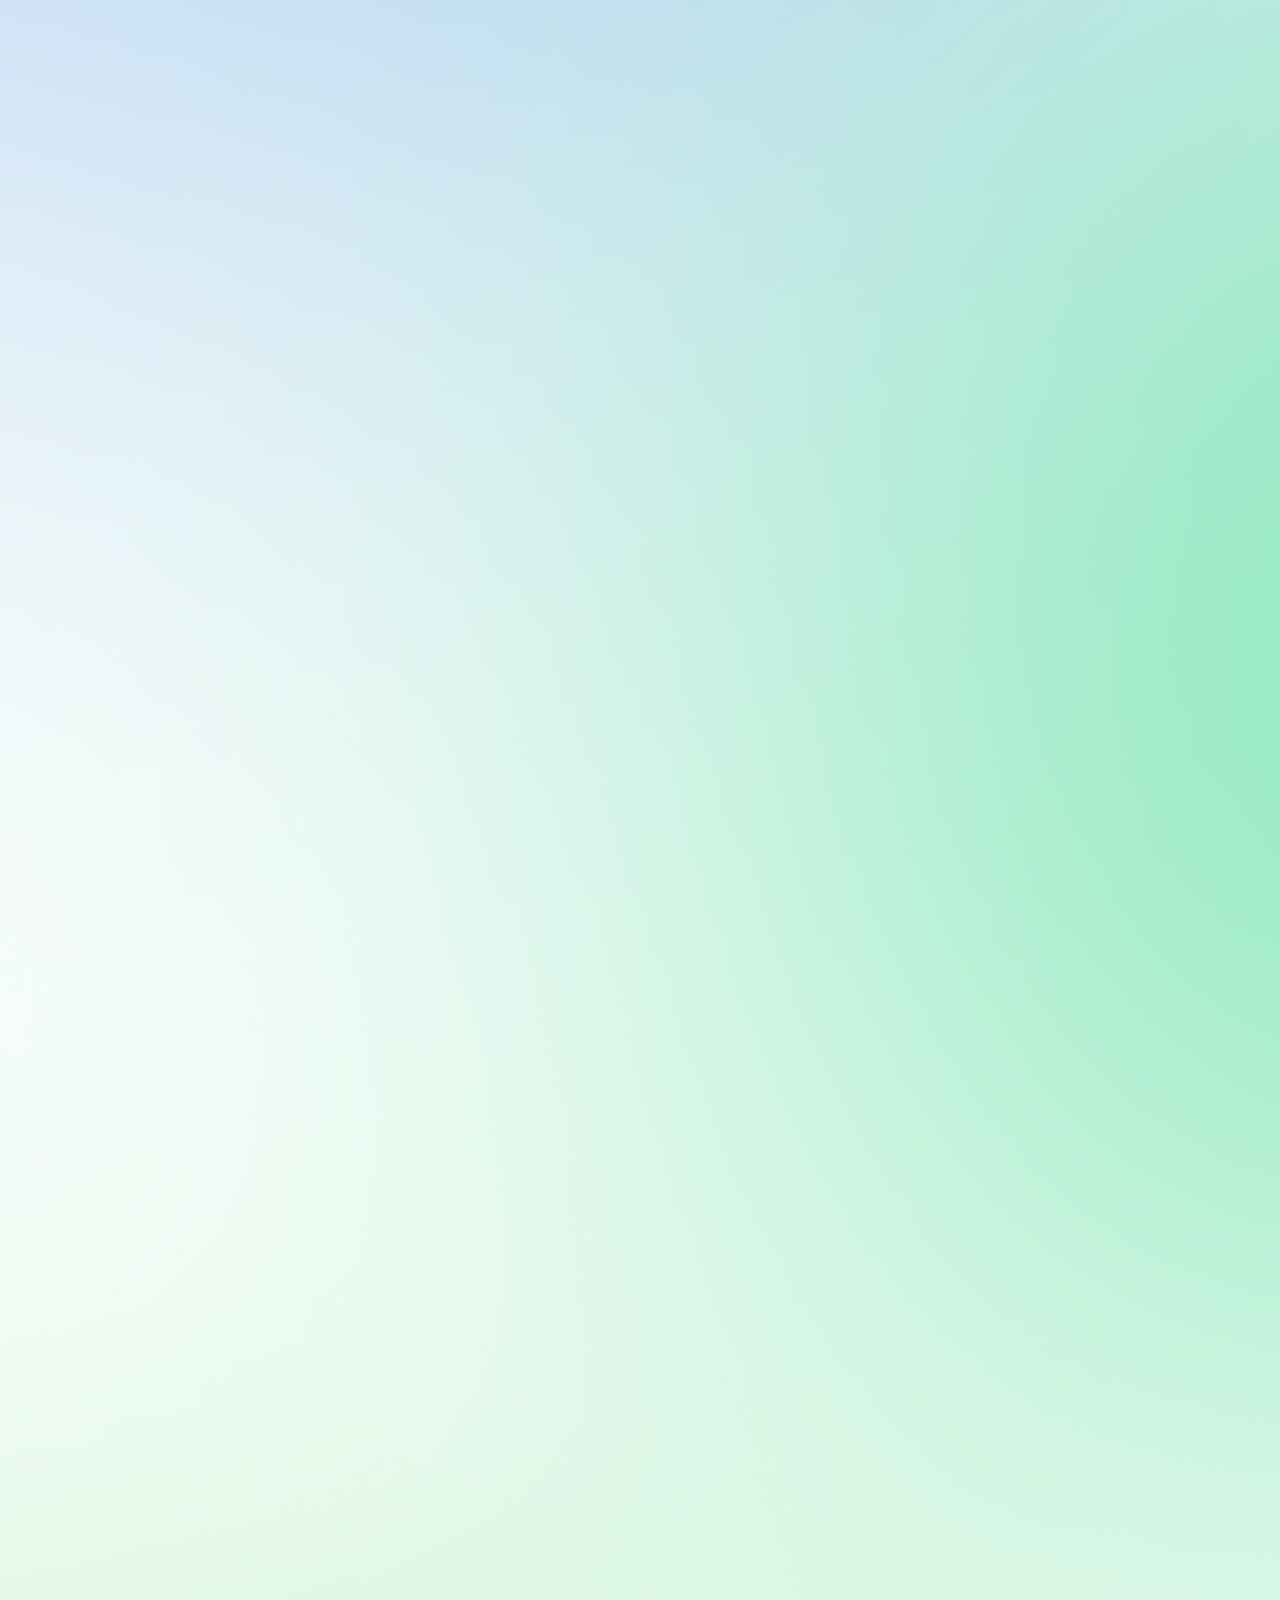
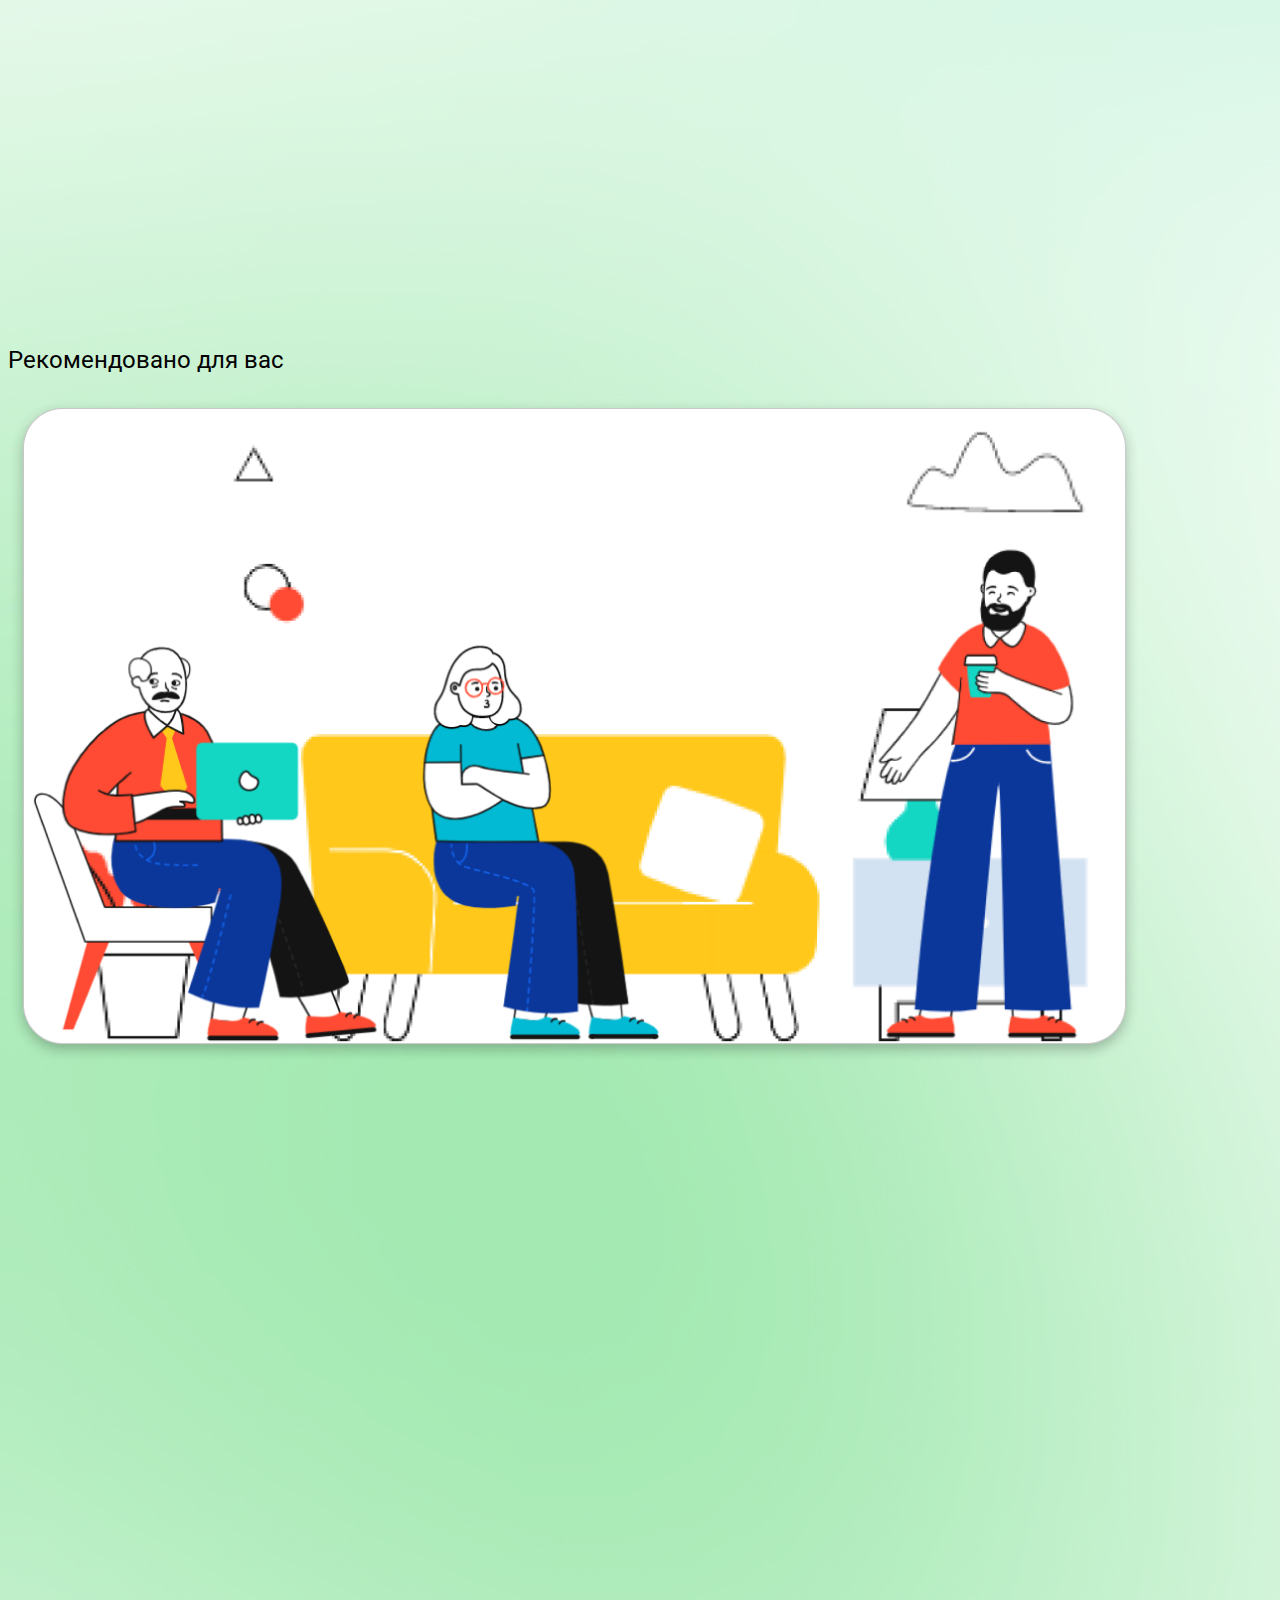
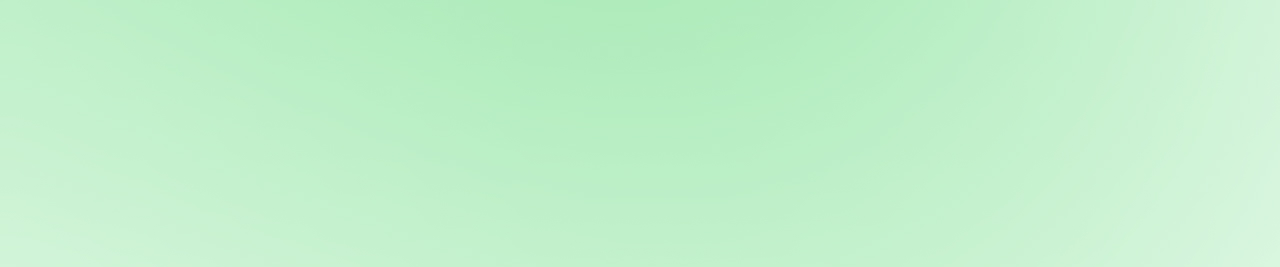
==== commit d47c00da: "адаптив" ====
--- a/index_page/index.html
+++ b/index_page/index.html
@@ -48,8 +48,8 @@
         <img src="img/Croods%20Standing.png" alt="" class="right--man animate__animated animate__fadeInRight">
     </section>
 
-    <section class="recommendations container animate__animated animate__fadeIn wow">
-        <div class="recommendations__wrapper container col-md-10">
+    <section class="recommendations container-xl animate__animated animate__fadeIn wow">
+        <div class="recommendations__wrapper col-xxl-11 col-xl-12 col-lg-12 col-sm-12">
             <div class="title recommendations__title">Рекомендовано для вас</div>
             <div class="recommendations__cards">
                 <div class="recommendations__item recommendations__item__1 animate__animated animate__slideInLeft wow">
@@ -77,8 +77,8 @@
         </div>
     </section>
 
-    <section class="gallery container animate__animated animate__fadeIn wow">
-        <div class="container">
+    <section class="gallery container-xl animate__animated animate__fadeIn wow">
+        <div class="gallery__wrapper col-xxl-11 col-xl-12 col-lg-12 col-sm-12">
             <div class="title gallery__title">Галлерея</div>
             <div class="gallery__fotos">
                 <img src="img/g1.png" alt="" class="gallery__item animate__animated animate__slideInLeft wow">
@@ -89,8 +89,8 @@
         </div>
     </section>
 
-    <section class="news container animate__animated animate__fadeInLeft wow">
-        <div class="container">
+    <section class="news animate__animated animate__fadeInLeft wow">
+        <div class="container-lg">
             <div class="title">Новости</div>
             <div class="news__content">
                 <div class="news__man"><img src="img/news--man.png" alt=""></div>
@@ -108,8 +108,8 @@
         </div>
     </section>
 
-    <section class="rec--for--you container animate__animated animate__fadeInLeft wow">
-        <div class="container">
+    <section class=rec--for--you animate__animated animate__fadeInLeft wow">
+        <div class="container-lg">
             <div class="title">Рекомендовано для вас</div>
             <div class="rec--for--you__content"><img src="img/rec--for--you.png" alt=""></div>
         </div>
--- a/index_page/index--page.css
+++ b/index_page/index--page.css
@@ -9,9 +9,10 @@
     /*letter-spacing: 0.03em;*/
 }
 
-body .container{
+
+/*body .container{
     width: 85%;
-}
+}*/
 .header{
     border-bottom: 1px solid black;
     font-weight: 300;
@@ -21,6 +22,7 @@
     height: 80px;
     display: flex;
     align-items: center;
+    margin: 0 auto;
 }
 
 .header--wrapper__logo{
@@ -119,9 +121,10 @@
 
 
 /*Секция рекомендации*/
-.container .recommendations__wrapper{
+.recommendations__wrapper{
     padding: 0 0 0 0;
-    width: 85%;
+    /*width: 85%;*/
+    margin: 0 auto;
 }
 
 .title{
@@ -147,14 +150,14 @@
 
     cursor: pointer;
 
-    -webkit-transition: all 0.5s ease;;
-    -moz-transition: all 0.5s ease;;
-    -o-transition: all 0.5s ease;;
-    transition: all 0.5s ease;
+    -webkit-transition: all 0.3s ease;;
+    -moz-transition: all 0.3s ease;;
+    -o-transition: all 0.3s ease;;
+    transition: all 0.3s ease;
 }
 
 .recommendations__item:hover{
-    transform: scale(1.1);
+    transform: scale(1.05);
     box-shadow: 0 10px 20px rgba(0, 0, 0, 0.5);
 }
 
@@ -206,17 +209,17 @@
 }
 
 .recommendations__item__1 .up::after{
-    content: url("img/rec--card1.png");
+    content: url("img/Index--page/rec--card1.png");
     padding-top: 10px;
 }
 
 .recommendations__item__2 .up::after{
-    content: url("img/rec--card2.png");
+    content: url("img/Index--page/rec--card2.png");
     padding-top: 7px;
 }
 
 .recommendations__item__3 .up::after{
-    content: url("img/rec--card3.png");
+    content: url("img/Index--page/rec--card3.png");
 }
 
 
@@ -225,8 +228,10 @@
     margin-top: 280px;
 }
 
-.gallery .container{
+.gallery__wrapper{
     padding: 0 0 0 0;
+    /*width: 85%;*/
+    margin: 0 auto;
 }
 
 .gallery__fotos{
@@ -252,7 +257,7 @@
 }
 
 .gallery__item:hover{
-    transform: scale(1.07);
+    /*    transform: scale(1.07);*/
     box-shadow: 0 10px 20px rgba(0, 0, 0, 0.5);
 }
 
@@ -266,7 +271,7 @@
 }
 
 .news__content{
-    height: 640px;
+    /*    height: 640px;*/
     background: rgba(255, 255, 255, 0.5);
     border: 1px solid #C4C4C4;
     box-shadow: 0 5px 15px rgba(0, 0, 0, 0.25);
@@ -286,7 +291,9 @@
 
 .news__text{
     margin-right: 20px;
-    width: 672px;
+    /*    width: 672px;*/
+    padding-top: 30px;
+    padding-bottom: 30px;
 }
 
 .text__title{
@@ -313,7 +320,7 @@
 }
 
 .rec--for--you img{
-    margin-left: -15px;
+    /*    margin-left: -15px;*/
     width: 1133px;
 }
 
@@ -374,4 +381,228 @@
 
 .footer__social--link:hover{
     transform: translatey(-5px);
+}
+
+
+
+
+@media (max-width: 1100px) {
+
+    .header{
+        font-size: 18px;
+    }
+
+    .menu{
+        margin-left: 30px;
+    }
+
+    .header input{
+        width: 130px;
+        height: 26px;
+        font-size: 16px;
+    }
+
+    .slider{
+        height: auto;
+        margin-top: 140px;
+    }
+
+    .left--man{
+        width: 280px;
+    }
+
+    .right--man{
+        width: 270px;
+        margin-right: -30px;
+    }
+
+    .title{
+        margin-left: auto;
+        margin-right: auto;
+        text-align: center;
+    }
+
+    .recommendations{
+        margin-top: 140px;
+    }
+
+    .recommendations__cards{
+        flex-wrap: wrap;
+    }
+
+    .recommendations__item:hover{
+        transform: scale(1.0);
+    }
+
+
+    .recommendations__cards .up::after{
+        transform: scale(0.9);
+        padding: 0 0 0 0 ;
+    }
+    .recommendations__item{
+        width: 340px;
+        height: 422px;
+    }
+
+    .recommendations__item__3{
+        margin: 30px auto;
+    }
+
+    .down{
+        height: 50%;
+        border-radius: 0 0 40px 40px;
+        background: white;
+
+        padding-top: 10px;
+        padding-left: 10px;
+        padding-right: 10px;
+
+        font-style: normal;
+    }
+
+    .down__title{
+        font-size: 18px;
+        color: #212121;
+        line-height: 23px;
+    }
+
+    .down__content{
+        font-size: 15px;
+        margin-top: 12px;
+        color: #474747;
+        line-height: 20px;
+    }
+
+    .gallery{
+        margin-top: 140px;
+    }
+
+    .gallery__fotos{
+        /*        display: flex;
+                flex-direction: column;
+                align-items: center;
+                flex-wrap:  nowrap;*/
+        justify-content: space-around;
+        height: auto;
+    }
+
+    .gallery__fotos .gallery__item{
+        width: 40%;
+        margin-bottom: 30px;
+    }
+
+    .news__man img{
+        width: 240px;
+    }
+
+    .news__text{
+        margin-right: 20px;
+        width: 70%;
+    }
+
+    .text__title{
+        font-size: 20px;
+        line-height: 24px;
+    }
+
+    .text__content{
+        font-size: 18px;
+        line-height: 21px;
+    }
+
+    .news{
+        margin-top: 140px;
+    }
+
+    .rec--for--you{
+        margin-top: 140px;
+    }
+
+    .rec--for--you__content img{
+        width: 100%;
+    }
+}
+
+
+
+@media (max-width: 991px) {
+
+
+    .gallery__fotos{
+        /*        display: flex;
+                flex-direction: column;
+                align-items: center;
+                flex-wrap:  nowrap;
+                height: auto; */
+    }
+
+    .gallery__fotos .gallery__item{
+        /*        width: 70%;
+                margin-bottom: 30px;*/
+    }
+
+    .text__title{
+        font-size: 19px;
+        line-height: 23px;
+    }
+
+    .text__content{
+        font-size: 17px;
+        line-height: 20px;
+    }
+
+}
+
+
+
+
+@media (max-width: 768px) {
+
+    .slider{
+        justify-content: center;
+    }
+
+    .recommendations__cards{
+        flex-direction: column;
+        align-items: center;
+    }
+
+    .recommendations__item__3{
+        margin: 0px auto;
+    }
+
+    .recommendations__item{
+        margin-top: 20px
+    }
+
+    .left--man, .right--man{
+        display: none;
+    }
+
+
+    .gallery__fotos{
+        flex-direction: column;
+        align-content: center;
+    }
+
+    .gallery__fotos .gallery__item{
+        width: 70%;
+        margin-bottom: 30px;
+    }
+
+    .news__man{
+        display: none;
+    }
+
+    .news__text{
+        margin-left: 20px;
+        margin-right: 20px;
+        width: 100%;
+    }
+
+    .text__content{
+        font-size: 16px;
+    }
+
+
 }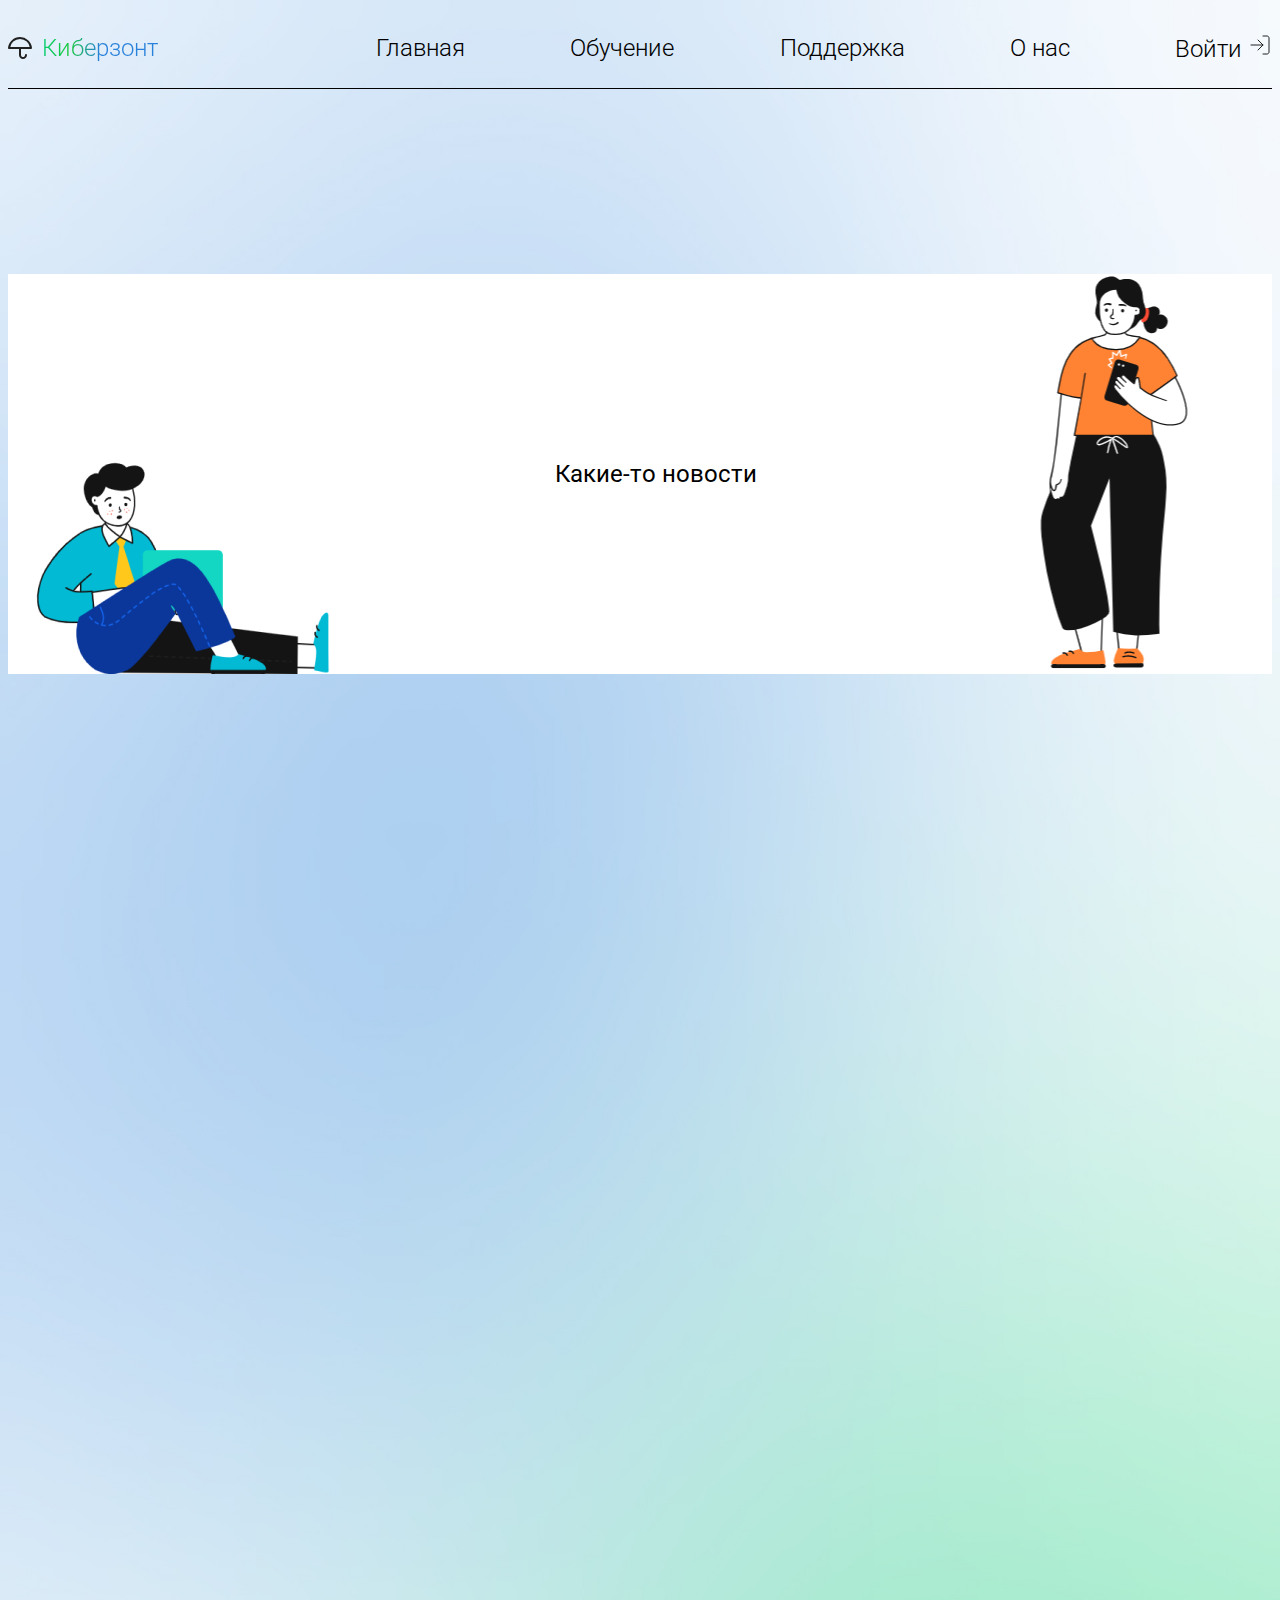
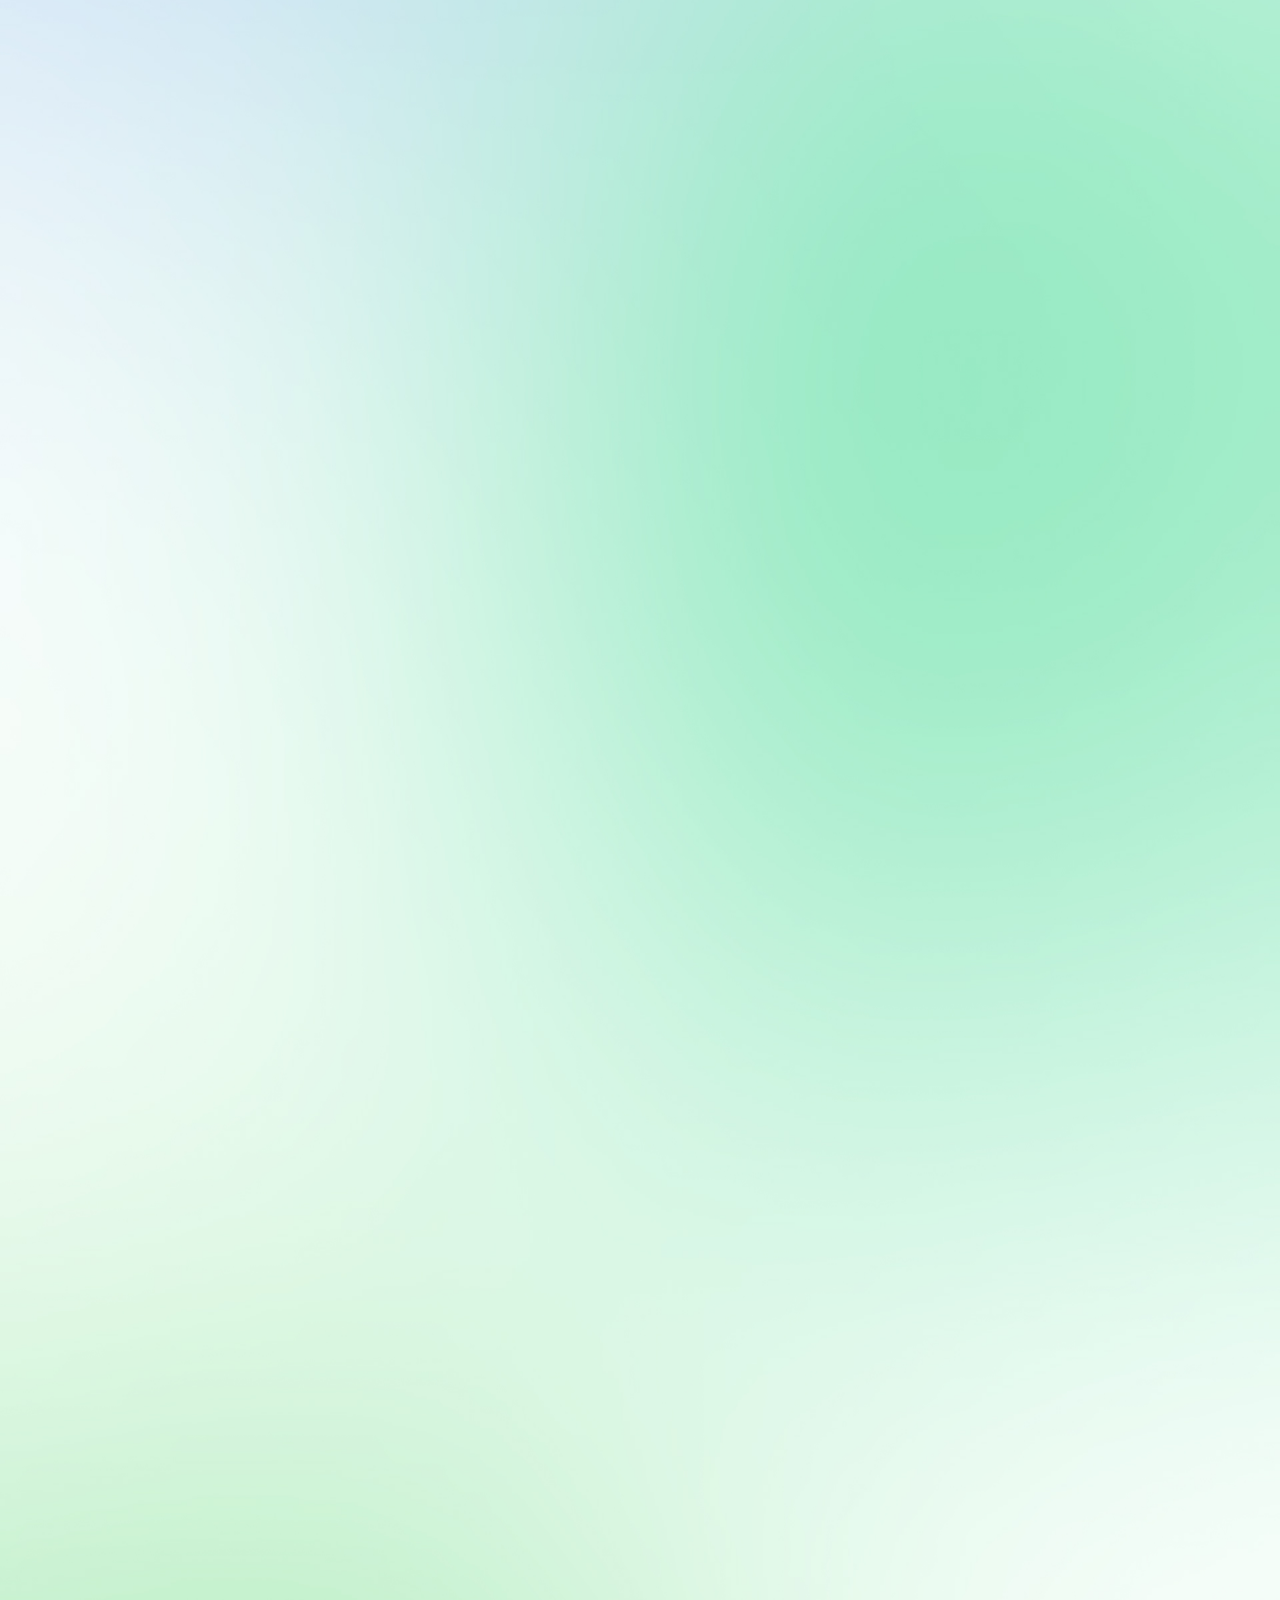
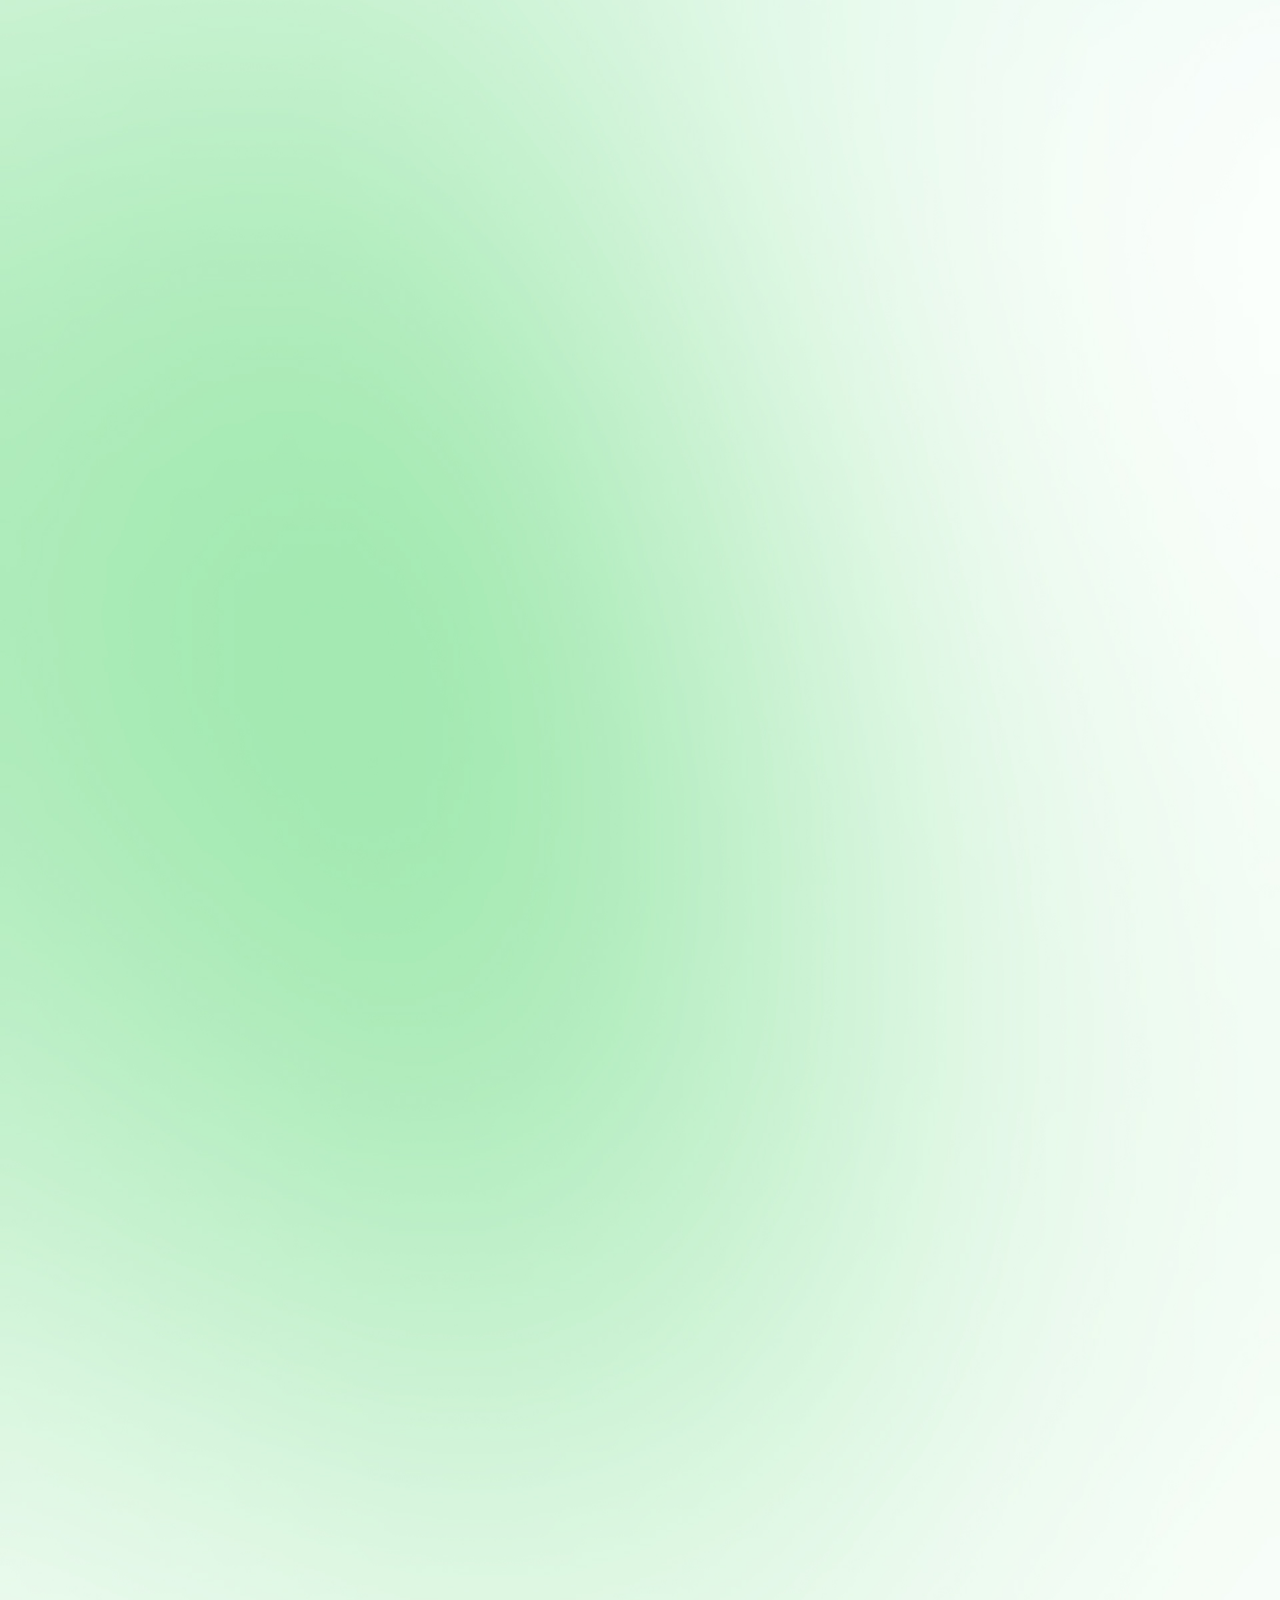
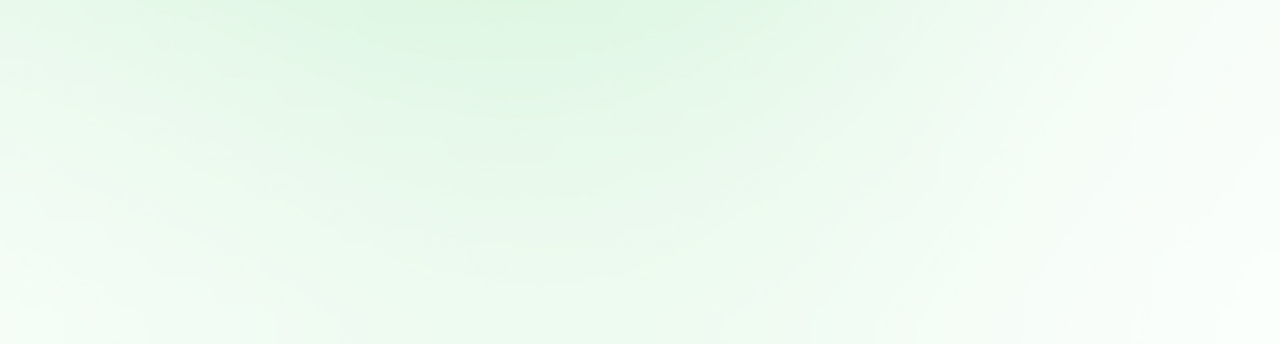
==== commit b54d9e63: "адаптив футера и рекомендаций" ====
--- a/index_page/index.html
+++ b/index_page/index.html
@@ -37,7 +37,7 @@
                 <a href="#" class="menu__link">Поддержка</a>
                 <a href="#" class="menu__link">О нас</a>
                 <a href="#" class="menu__link">Войти <img src="img/log-in.svg" alt=""></a>
-                <div class="search menu__search"><input type="search"><img src="img/search.svg" alt="" class="search__btn "></div>
+<!--                <div class="search menu__search"><input type="search"><img src="img/search.svg" alt="" class="search__btn "></div>-->
             </div>
         </div>
     </header>
@@ -89,8 +89,8 @@
         </div>
     </section>
 
-    <section class="news animate__animated animate__fadeInLeft wow">
-        <div class="container-lg">
+    <section class="news container-xl animate__animated animate__fadeInLeft wow">
+        <div class="news__wrapper col-xxl-11 col-xl-12 col-lg-12 col-sm-12">
             <div class="title">Новости</div>
             <div class="news__content">
                 <div class="news__man"><img src="img/news--man.png" alt=""></div>
@@ -108,8 +108,8 @@
         </div>
     </section>
 
-    <section class=rec--for--you animate__animated animate__fadeInLeft wow">
-        <div class="container-lg">
+    <section class="rec--for--you container-xl animate__animated animate__fadeInLeft wow">
+        <div class="rec--for--you__wrapper col-xxl-11 col-xl-12 col-lg-12 col-sm-12">
             <div class="title">Рекомендовано для вас</div>
             <div class="rec--for--you__content"><img src="img/rec--for--you.png" alt=""></div>
         </div>
--- a/index_page/index--page.css
+++ b/index_page/index--page.css
@@ -2,12 +2,18 @@
 
 html body{
     background-image: url(Фон.jpg);
+    background-size: 100% 100%;
     font-size: 24px;
     font-family: 'Roboto', sans-serif;
     font-style: normal;
     font-weight: 400;
     /*letter-spacing: 0.03em;*/
 }
+
+[class*="__wrapper"]{
+    margin: 0 auto;
+}
+
 
 
 /*body .container{
@@ -266,9 +272,10 @@
     margin-top: 250px;
 }
 
-.news .container{
-    padding: 0 0 0 0;
-}
+.news__wrapper{
+    margin: 0 auto;
+}
+
 
 .news__content{
     /*    height: 640px;*/
@@ -321,7 +328,7 @@
 
 .rec--for--you img{
     /*    margin-left: -15px;*/
-    width: 1133px;
+    width: 100%;
 }
 
 
@@ -605,4 +612,53 @@
     }
 
 
+    .footer{
+        margin-top: 140px;
+        padding-top: 50px;
+        padding-bottom: 50px;
+    }
+
+    .footer__left{
+        width: 100%;
+
+        font-weight: 400;
+        font-size: 16px;
+        line-height: 22px;
+        color: #FFFFFF;
+    }
+
+    .footer__location--info{
+        margin-left: 0px;
+
+        text-align: center;
+        padding-top: 30px;
+        padding-bottom: 30px;
+        /*padding-left: 5px;*/
+
+        border-top: 2px solid #393C40;
+        border-bottom: 2px solid #393C40;
+    }
+
+    .footer__organization--info{
+        text-align: center;
+        margin-left: 0px;
+        margin-top: 40px;
+    }
+
+    .footer__right{
+        width: 157px;
+
+        margin-left: auto;
+        margin-right: auto;
+        margin-top: 18px;
+
+        display: flex;
+        justify-content: space-between;
+    }
+}
+
+@media (max-width: 576px) {
+    .footer__left{
+        font-size: 14px;
+    }
 }